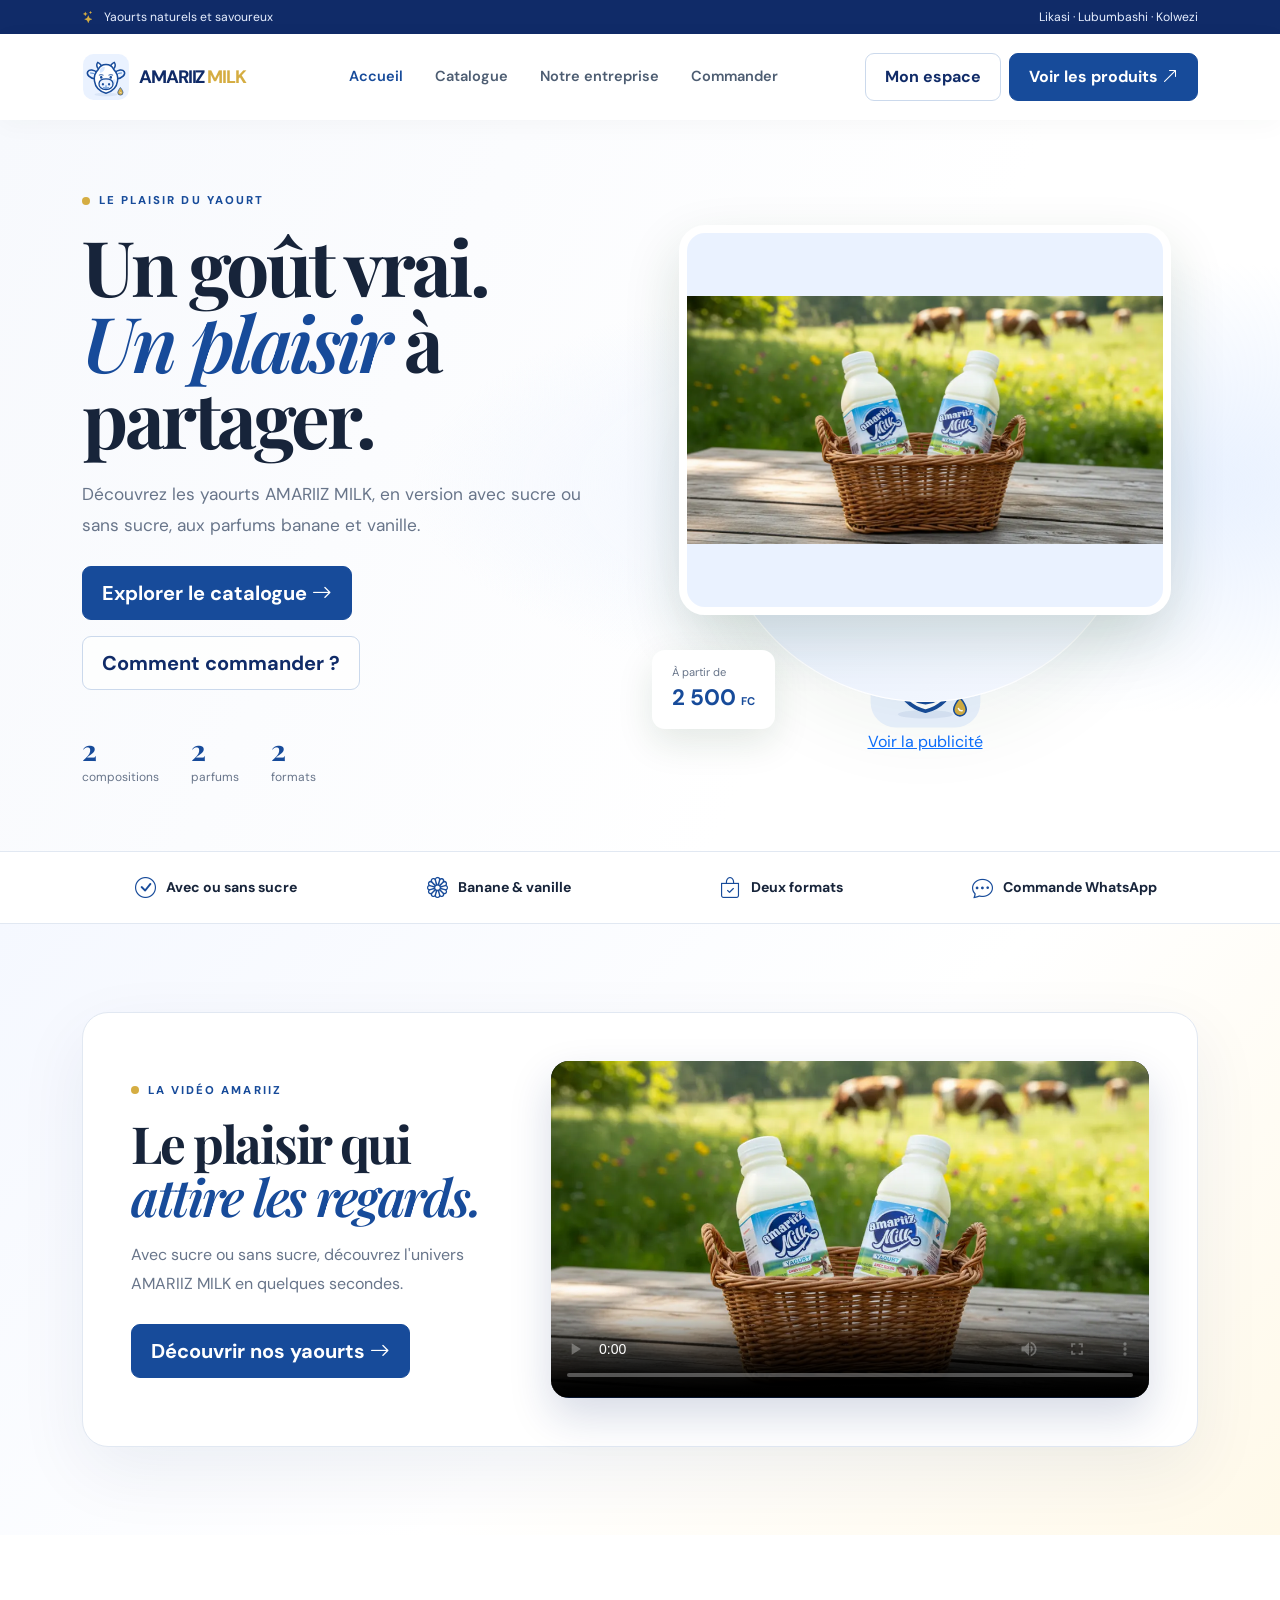
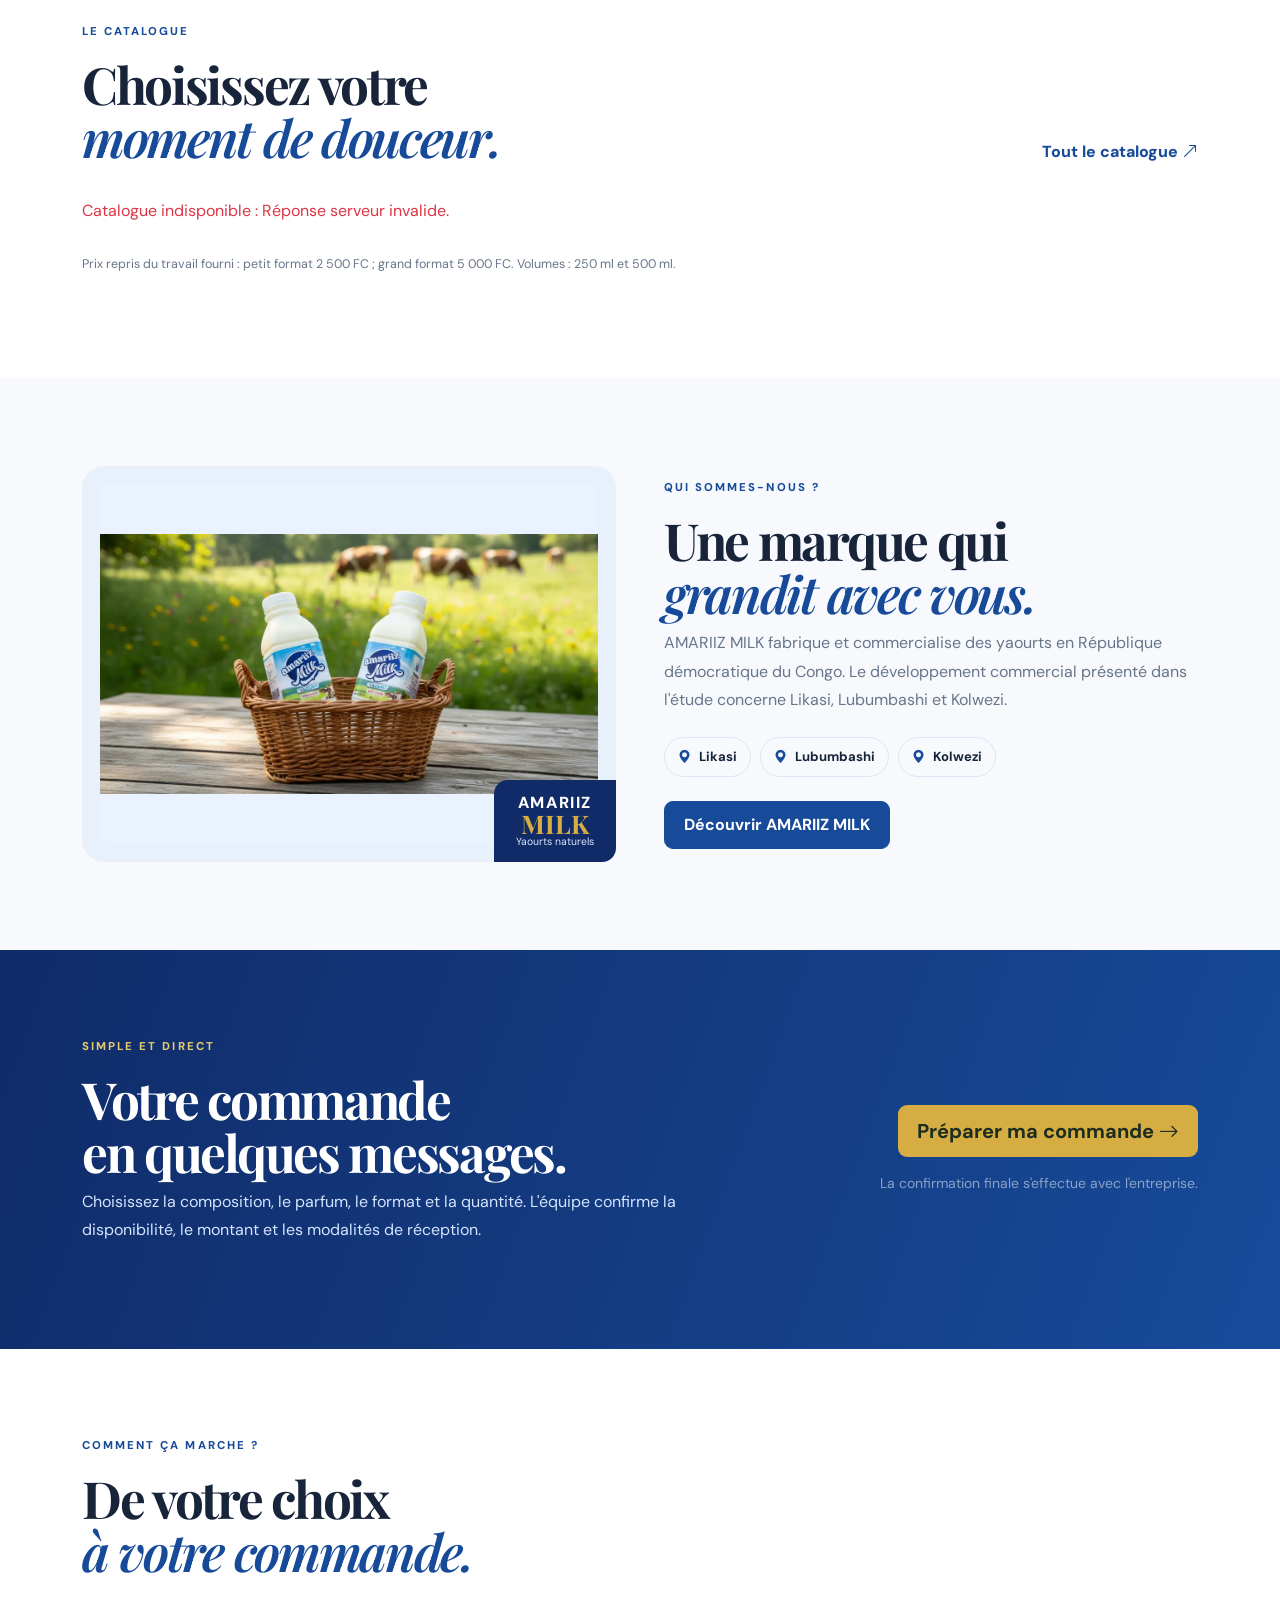
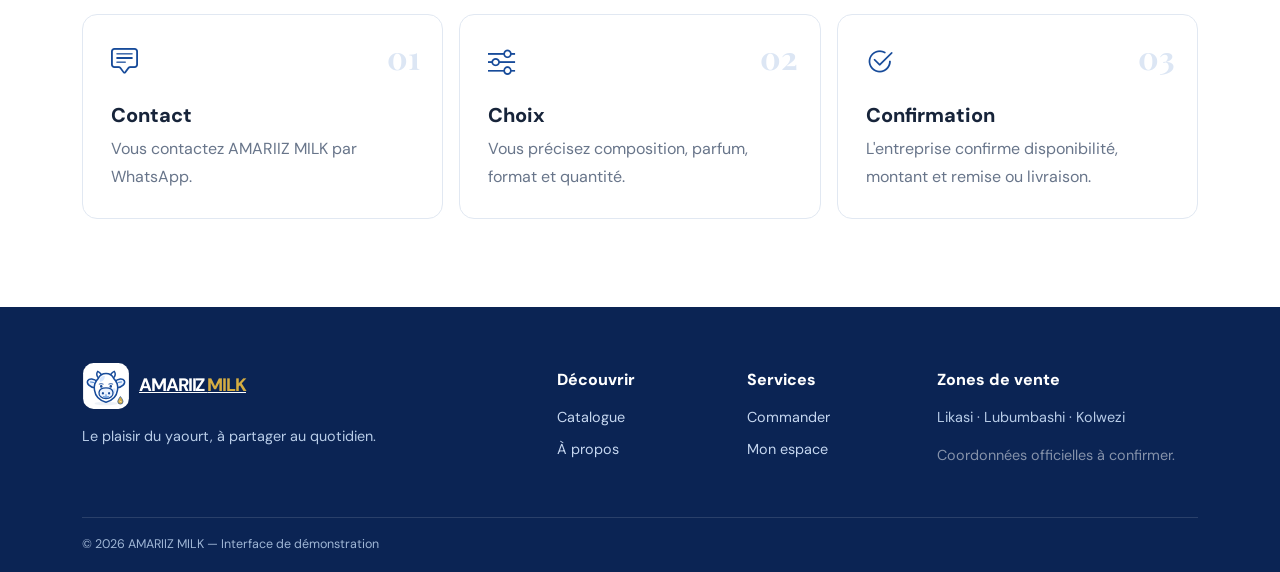
==== interface AMARIIZ/index.html @ bbd2954f "Add interactive cow badge to AMARIIZ homepage hero" ====
<!doctype html><html lang="fr"><head><meta charset="utf-8"><meta name="viewport" content="width=device-width,initial-scale=1"><meta name="description" content="Découvrez les yaourts AMARIIZ MILK : avec ou sans sucre, banane ou vanille."><title>AMARIIZ MILK — Le plaisir du yaourt</title><link rel="preconnect" href="https://fonts.googleapis.com"><link rel="preconnect" href="https://fonts.gstatic.com" crossorigin><link href="https://fonts.googleapis.com/css2?family=DM+Sans:wght@400;500;600;700;800&family=Playfair+Display:wght@600;700;800&display=swap" rel="stylesheet"><link href="https://cdn.jsdelivr.net/npm/bootstrap@5.3.3/dist/css/bootstrap.min.css" rel="stylesheet"><link href="https://cdn.jsdelivr.net/npm/bootstrap-icons@1.11.3/font/bootstrap-icons.min.css" rel="stylesheet"><link rel="stylesheet" href="assets/css/style.css"></head><body><div class="topline"><div class="container d-flex justify-content-between"><span><i class="bi bi-stars"></i> Yaourts naturels et savoureux</span><span class="d-none d-md-inline">Likasi · Lubumbashi · Kolwezi</span></div></div><nav class="navbar navbar-expand-lg navbar-light bg-white sticky-top"><div class="container"><a class="navbar-brand brand" href="index.html"><img src="assets/images/logo.svg" alt=""><span>AMARIIZ <em>MILK</em></span></a><button class="navbar-toggler" data-bs-toggle="collapse" data-bs-target="#nav"><span class="navbar-toggler-icon"></span></button><div class="collapse navbar-collapse" id="nav"><ul class="navbar-nav mx-auto gap-lg-3"><li><a class="nav-link active" href="index.html">Accueil</a></li><li><a class="nav-link" href="pages/catalogue.html">Catalogue</a></li><li><a class="nav-link" href="#entreprise">Notre entreprise</a></li><li><a class="nav-link" href="#commande">Commander</a></li></ul><a class="btn btn-outline-brand me-2" href="pages/connexion.html">Mon espace</a><a class="btn btn-brand" href="pages/catalogue.html">Voir les produits <i class="bi bi-arrow-up-right"></i></a></div></div></nav><header class="hero"><div class="container"><div class="row align-items-center gy-5"><div class="col-lg-6 hero-copy"><div class="eyebrow"><span></span> LE PLAISIR DU YAOURT</div><h1>Un goût vrai.<br><i>Un plaisir</i> à partager.</h1><p class="hero-lead">Découvrez les yaourts AMARIIZ MILK, en version avec sucre ou sans sucre, aux parfums banane et vanille.</p><div class="d-flex flex-wrap gap-3 mt-4"><a class="btn btn-brand btn-lg" href="pages/catalogue.html">Explorer le catalogue <i class="bi bi-arrow-right"></i></a><a class="btn btn-light-outline btn-lg" href="#commande">Comment commander ?</a></div><div class="hero-facts"><div><b>2</b><span>compositions</span></div><div><b>2</b><span>parfums</span></div><div><b>2</b><span>formats</span></div></div></div><div class="col-lg-6"><div class="hero-visual"><div class="hero-orbit"></div><img src="assets/images/amariiz-hero.webp" alt="Catalogue visuel AMARIIZ MILK" class="hero-photo"><div class="floating-price"><small>À partir de</small><strong>2 500 <small>FC</small></strong></div><a class="hero-cow-badge" href="#video-amariiz" aria-label="Voir la publicité vidéo AMARIIZ"><img src="assets/images/logo.svg" alt=""><span>Voir la publicité</span></a></div></div></div></div></header><section class="trust-strip"><div class="container"><div class="row g-3"><div class="col-6 col-lg-3"><i class="bi bi-check-circle"></i><span>Avec ou sans sucre</span></div><div class="col-6 col-lg-3"><i class="bi bi-flower1"></i><span>Banane & vanille</span></div><div class="col-6 col-lg-3"><i class="bi bi-bag-check"></i><span>Deux formats</span></div><div class="col-6 col-lg-3"><i class="bi bi-chat-dots"></i><span>Commande WhatsApp</span></div></div></div></section><section class="amariiz-ad section-space" id="video-amariiz" aria-labelledby="amariiz-ad-title"><div class="container"><div class="amariiz-ad-card"><div class="amariiz-ad-copy"><div class="eyebrow"><span></span> LA VIDÉO AMARIIZ</div><h2 id="amariiz-ad-title">Le plaisir qui<br><i>attire les regards.</i></h2><p>Avec sucre ou sans sucre, découvrez l'univers AMARIIZ MILK en quelques secondes.</p><a class="btn btn-brand btn-lg" href="pages/catalogue.html">Découvrir nos yaourts <i class="bi bi-arrow-right"></i></a></div><div class="amariiz-video-frame"><video controls playsinline preload="metadata" poster="assets/images/amariiz-hero.webp" aria-label="Publicité vidéo AMARIIZ MILK"><source src="assets/videos/Amariiz.mp4" type="video/mp4">Votre navigateur ne prend pas en charge la lecture vidéo. Vous pouvez découvrir nos produits dans le catalogue.</video></div></div></div></section><section class="section-space" id="produits"><div class="container"><div class="section-head"><div><div class="eyebrow">LE CATALOGUE</div><h2>Choisissez votre<br><i>moment de douceur.</i></h2></div><a class="text-action" href="pages/catalogue.html">Tout le catalogue <i class="bi bi-arrow-up-right"></i></a></div><div class="row g-4" id="featuredProducts"></div><p class="source-note mt-3">Prix repris du travail fourni : petit format 2 500 FC ; grand format 5 000 FC. Volumes : 250 ml et 500 ml.</p></div></section><section class="story section-space" id="entreprise"><div class="container"><div class="row align-items-center g-5"><div class="col-lg-6"><div class="story-visual"><img src="assets/images/amariiz-hero.webp" alt="Présentation commerciale AMARIIZ MILK"><div class="story-stamp"><span>AMARIIZ</span><b>MILK</b><small>Yaourts naturels</small></div></div></div><div class="col-lg-6"><div class="eyebrow">QUI SOMMES-NOUS ?</div><h2>Une marque qui<br><i>grandit avec vous.</i></h2><p class="muted">AMARIIZ MILK fabrique et commercialise des yaourts en République démocratique du Congo. Le développement commercial présenté dans l'étude concerne Likasi, Lubumbashi et Kolwezi.</p><div class="city-list"><span><i class="bi bi-geo-alt-fill"></i> Likasi</span><span><i class="bi bi-geo-alt-fill"></i> Lubumbashi</span><span><i class="bi bi-geo-alt-fill"></i> Kolwezi</span></div><a class="btn btn-brand mt-4" href="pages/a-propos.html">Découvrir AMARIIZ MILK</a></div></div></div></section><section class="order-band section-space" id="commande"><div class="container"><div class="row align-items-center gy-4"><div class="col-lg-7"><div class="eyebrow light">SIMPLE ET DIRECT</div><h2>Votre commande<br>en quelques messages.</h2><p>Choisissez la composition, le parfum, le format et la quantité. L'équipe confirme la disponibilité, le montant et les modalités de réception.</p></div><div class="col-lg-5 text-lg-end"><a href="pages/commander.html" class="btn btn-gold btn-lg">Préparer ma commande <i class="bi bi-arrow-right"></i></a><small class="d-block mt-3 text-white-50">La confirmation finale s'effectue avec l'entreprise.</small></div></div></div></section><section class="section-space"><div class="container"><div class="section-head"><div><div class="eyebrow">COMMENT ÇA MARCHE ?</div><h2>De votre choix<br><i>à votre commande.</i></h2></div></div><div class="row g-3 steps"><div class="col-md-4"><div class="step-card"><b>01</b><i class="bi bi-chat-square-text"></i><h5>Contact</h5><p>Vous contactez AMARIIZ MILK par WhatsApp.</p></div></div><div class="col-md-4"><div class="step-card"><b>02</b><i class="bi bi-sliders"></i><h5>Choix</h5><p>Vous précisez composition, parfum, format et quantité.</p></div></div><div class="col-md-4"><div class="step-card"><b>03</b><i class="bi bi-check2-circle"></i><h5>Confirmation</h5><p>L'entreprise confirme disponibilité, montant et remise ou livraison.</p></div></div></div></div></section><footer class="footer"><div class="container"><div class="row gy-4"><div class="col-lg-5"><a class="brand brand-footer" href="index.html"><img src="assets/images/logo-white.svg" alt=""><span>AMARIIZ <em>MILK</em></span></a><p class="mt-3">Le plaisir du yaourt, à partager au quotidien.</p></div><div class="col-6 col-lg-2"><h6>Découvrir</h6><a href="pages/catalogue.html">Catalogue</a><a href="pages/a-propos.html">À propos</a></div><div class="col-6 col-lg-2"><h6>Services</h6><a href="pages/commander.html">Commander</a><a href="pages/connexion.html">Mon espace</a></div><div class="col-lg-3"><h6>Zones de vente</h6><p>Likasi · Lubumbashi · Kolwezi</p><p class="small text-white-50">Coordonnées officielles à confirmer.</p></div></div><div class="footer-bottom">© <span id="year"></span> AMARIIZ MILK — Interface de démonstration</div></div></footer><script src="https://cdn.jsdelivr.net/npm/bootstrap@5.3.3/dist/js/bootstrap.bundle.min.js"></script><script src="assets/js/app.js"></script></body></html>
---- interface AMARIIZ/assets/css/style.css ----
:root{--navy:#102b68;--blue:#174b9a;--blue2:#2f72c8;--pale:#eaf2ff;--cream:#f7f9fd;--gold:#d5ad42;--ink:#17243a;--muted:#68758a;--line:#e1e8f2}*{box-sizing:border-box}body{font-family:"DM Sans",sans-serif;color:var(--ink);background:#fff}h1,h2,h3{font-family:"Playfair Display",serif;font-weight:700;letter-spacing:-.045em}h1{font-size:clamp(3rem,6vw,5.5rem);line-height:.99}h2{font-size:clamp(2.4rem,4vw,3.6rem);line-height:1.04}h1 i,h2 i{color:var(--blue);font-weight:600}.topline{background:var(--navy);color:#e7efff;font-size:.76rem;padding:8px 0}.topline i{color:var(--gold);margin-right:7px}.navbar{padding:14px 0;box-shadow:0 5px 24px #12351a08}.brand{display:flex;align-items:center;gap:9px;font-size:1.13rem;font-weight:800;letter-spacing:-.06em;color:var(--navy)!important}.brand img{width:48px;height:48px}.brand em{font-style:normal;color:var(--gold)}.nav-link{font-size:.91rem;font-weight:600;color:#4d5d72!important}.nav-link.active,.nav-link:hover{color:var(--blue)!important}.btn{font-weight:700;border-radius:9px;padding:11px 19px}.btn-brand{background:var(--blue);border:1px solid var(--blue);color:white}.btn-brand:hover{background:var(--navy);border-color:var(--navy);color:#fff}.btn-outline-brand{border:1px solid #cbd9ec;color:var(--navy)}.btn-outline-brand:hover{background:var(--pale);color:var(--navy)}.btn-light-outline{border:1px solid #cbd9ec;background:#ffffffb8;color:var(--navy)}.btn-gold{background:var(--gold);color:#1e2d20;border:0}.btn-gold:hover{background:#e5c365;color:#17251c}.hero{padding:72px 0 65px;background:radial-gradient(ellipse at 85% 50%,#e5efff 0,transparent 44%),linear-gradient(115deg,#f7f9fd,#fff 65%)}.eyebrow{font-size:.71rem;font-weight:800;letter-spacing:.18em;color:var(--blue);display:flex;align-items:center;gap:9px;margin-bottom:18px}.eyebrow span{width:8px;height:8px;background:var(--gold);border-radius:50%}.hero-lead{max-width:525px;color:var(--muted);font-size:1.08rem;line-height:1.8;margin-top:24px}.hero-visual{min-height:430px;position:relative;display:grid;place-items:center}.hero-orbit{position:absolute;width:78%;aspect-ratio:1;border-radius:50%;background:linear-gradient(145deg,#dce8fb,#f6f9ff);box-shadow:inset 0 0 0 1px #fff,0 25px 80px #214c2710}.hero-photo{width:90%;height:390px;object-fit:contain;object-position:center;background:#eaf2ff;border-radius:26px;position:relative;box-shadow:0 24px 55px #163f2228;border:8px solid white}.floating-price{position:absolute;bottom:25px;left:0;background:white;padding:14px 20px;border-radius:13px;box-shadow:0 14px 36px #143c1d1d}.floating-price small{display:block;color:var(--muted);font-size:.7rem}.floating-price strong{color:var(--blue);font-size:1.4rem}.floating-price strong small{display:inline;color:var(--blue)}.hero-facts{display:flex;gap:32px;margin-top:45px}.hero-facts div{display:flex;flex-direction:column}.hero-facts b{font-family:"Playfair Display";font-size:1.8rem;color:var(--blue);line-height:1}.hero-facts span{font-size:.75rem;color:var(--muted);margin-top:5px}.trust-strip{border-block:1px solid var(--line);padding:20px 0}.trust-strip .row>div{display:flex;align-items:center;justify-content:center;gap:10px;font-weight:700;font-size:.88rem}.trust-strip i{font-size:1.3rem;color:var(--blue)}.section-space{padding:88px 0}.section-head{display:flex;align-items:end;justify-content:space-between;gap:20px;margin-bottom:35px}.section-head h2{margin:0}.text-action{color:var(--blue);text-decoration:none;font-weight:800;white-space:nowrap}.product-card{height:100%;padding:14px;border:1px solid var(--line);border-radius:16px;background:#fff;transition:.25s}.product-card:hover{transform:translateY(-5px);box-shadow:0 18px 38px #143d1a12}.product-image{height:230px;aspect-ratio:4/3;border-radius:12px;background:linear-gradient(145deg,#f4f8ff,#eaf1fb);border:1px solid #e1eaf7;display:grid;place-items:center;overflow:hidden;padding:12px}.product-image img{height:100%;width:100%;object-fit:contain;object-position:center;padding:0;border-radius:9px}.product-card h5{font-weight:800;font-size:1rem;margin:15px 0 5px}.product-meta{font-size:.8rem;color:var(--muted)}.product-price{font-weight:800;color:var(--blue);font-size:1.05rem}.tag{display:inline-block;background:var(--pale);color:var(--blue);border-radius:50px;padding:5px 9px;font-size:.68rem;font-weight:800}.source-note,.small-muted{font-size:.78rem;color:var(--muted)}.story{background:var(--cream)}.story-visual{position:relative;padding:18px;background:#e8f0fb;border-radius:22px}.story-visual>img{width:100%;height:360px;object-fit:contain;background:#eaf2ff;border-radius:14px}.story-stamp{position:absolute;right:0;bottom:0;background:var(--navy);color:white;padding:15px 22px;border-radius:14px 0 14px 0;display:grid;text-align:center;line-height:1}.story-stamp span{font-weight:800;letter-spacing:.1em}.story-stamp b{font-family:"Playfair Display";font-size:1.6rem;color:var(--gold)}.story-stamp small{font-size:.65rem;color:#d9e7ff}.muted{color:var(--muted);line-height:1.8}.city-list{display:flex;flex-wrap:wrap;gap:9px;margin-top:22px}.city-list span{padding:9px 13px;border:1px solid #dce6f4;border-radius:50px;font-size:.82rem;font-weight:700}.city-list i{color:var(--blue);margin-right:5px}.order-band{background:linear-gradient(110deg,#102b68,#174b9a);color:white}.order-band h2{font-size:clamp(2.5rem,4vw,3.6rem)}.order-band p{color:#d4e4ff;max-width:620px;line-height:1.8}.eyebrow.light{color:#e4c96f}.steps .step-card{height:100%;position:relative;padding:28px;border:1px solid var(--line);border-radius:15px}.step-card>b{position:absolute;right:22px;top:18px;color:#dce6f4;font-size:2rem;font-family:"Playfair Display"}.step-card>i{font-size:1.7rem;color:var(--blue)}.step-card h5{font-weight:800;margin-top:20px}.step-card p{color:var(--muted);margin:0;line-height:1.7}.footer{background:#0b2454;color:#d5e2f7;padding:55px 0 18px}.brand-footer{color:white!important}.footer h6{color:white;font-weight:800;margin:8px 0 18px}.footer a:not(.brand){display:block;text-decoration:none;color:#c6d7f0;margin:10px 0;font-size:.9rem}.footer a:hover{color:white}.footer p{color:#b9cde8;font-size:.9rem}.footer-bottom{border-top:1px solid #ffffff20;padding-top:17px;margin-top:35px;font-size:.78rem;color:#9fb6d5}.page-hero{padding:58px 0;background:var(--cream)}.page-hero h1{font-size:clamp(2.8rem,5vw,4rem)}.page-hero p{color:var(--muted)}.filter-row{display:flex;flex-wrap:wrap;gap:9px}.filter-btn{border:1px solid var(--line);background:#fff;border-radius:50px;padding:8px 16px;font-size:.84rem;font-weight:700}.filter-btn.active,.filter-btn:hover{background:var(--blue);border-color:var(--blue);color:white}.panel{background:white;border:1px solid var(--line);border-radius:16px;padding:25px;box-shadow:0 12px 32px #153b1a08}.form-control,.form-select{border-radius:9px;border-color:#d9e4f2;padding:12px}.form-control:focus,.form-select:focus{border-color:var(--blue);box-shadow:0 0 0 .2rem #174b9a18}.form-label{font-weight:700;font-size:.86rem}.auth-wrap{min-height:75vh;background:var(--cream);display:grid;place-items:center;padding:45px 15px}.auth-card{width:min(100%,470px);padding:34px;background:white;border:1px solid var(--line);border-radius:18px;box-shadow:0 18px 50px #143c1a10}.auth-card h1{font-size:2.5rem}.notice{background:#fff8e4;border:1px solid #f0dfac;border-radius:10px;padding:12px;color:#735d20;font-size:.82rem}.table thead th{font-size:.74rem;text-transform:uppercase;letter-spacing:.06em;color:var(--muted);background:#f6f8fd}.status{display:inline-block;padding:5px 10px;border-radius:50px;background:#e7efff;color:var(--blue);font-size:.72rem;font-weight:800}.status.pending{background:#fff2d7;color:#936b17}.status.transit{background:#e8f1fb;color:#2a5d8d}.dashboard{background:#f5f7fb;min-height:100vh}.sidebar{background:#102b68;color:white;min-height:100vh;padding:25px 15px}.sidebar a{display:block;text-decoration:none;color:#d4e5f8;padding:11px 12px;border-radius:8px;margin:3px 0;font-size:.9rem}.sidebar a.active,.sidebar a:hover{background:#ffffff20;color:white}.stat-card{height:100%;padding:18px;background:white;border:1px solid var(--line);border-radius:13px}.stat-card small{color:var(--muted)}.stat-card strong{display:block;font-size:1.6rem;margin-top:7px}.stat-icon{width:40px;height:40px;border-radius:11px;background:var(--pale);color:var(--blue);display:grid;place-items:center;font-size:1.2rem;margin-bottom:14px}.bar-chart{height:190px;display:flex;align-items:end;gap:7%;padding:15px 5%;background:repeating-linear-gradient(to bottom,transparent 0,transparent 46px,#e9eef6 47px)}.bar-chart span{flex:1;background:linear-gradient(180deg,#3b78c8,#d8e6fa);border-radius:7px 7px 0 0}@media(max-width:767px){.hero{padding:48px 0}.hero-visual{min-height:330px}.hero-photo{height:300px}.hero-facts{gap:22px;margin-top:30px}.section-space{padding:60px 0}.section-head{display:block}.text-action{display:inline-block;margin-top:17px}.trust-strip .row>div{justify-content:flex-start}.story-visual>img{height:260px}.sidebar{min-height:auto}.sidebar nav{display:flex;overflow:auto;gap:5px}.sidebar a{white-space:nowrap}.footer{padding-top:40px}.product-image{height:190px;padding:8px}}

/* Publicité vidéo AMARIIZ */
.amariiz-ad{background:linear-gradient(135deg,#f5f8ff 0%,#fff 55%,#fff9e9 100%)}
.amariiz-ad-card{display:grid;grid-template-columns:minmax(260px,.78fr) minmax(0,1.22fr);gap:38px;align-items:center;padding:clamp(22px,4vw,48px);background:#fff;border:1px solid var(--line);border-radius:26px;box-shadow:0 24px 70px #102b6812}
.amariiz-ad-copy h2{margin:0 0 18px}
.amariiz-ad-copy p{max-width:430px;color:var(--muted);line-height:1.8;margin-bottom:25px}
.amariiz-video-frame{position:relative;overflow:hidden;border-radius:18px;background:#07152f;box-shadow:0 18px 42px #102b682b;aspect-ratio:16/9}
.amariiz-video-frame video{display:block;width:100%;height:100%;object-fit:cover}
.amariiz-video-frame:focus-within{outline:3px solid #d5ad42;outline-offset:4px}
.hero-orbit{animation:amariiz-orbit-pulse 7s ease-in-out infinite}
.hero-photo{transition:transform .55s cubic-bezier(.2,.75,.25,1),box-shadow .55s ease;animation:amariiz-hero-float 6s ease-in-out infinite}
.hero-visual:hover .hero-photo{transform:translateY(-8px) scale(1.025);box-shadow:0 30px 65px #163f2238}
.floating-price{transition:transform .35s ease,box-shadow .35s ease;animation:amariiz-price-float 5s ease-in-out infinite}
.hero-visual:hover .floating-price{transform:translateY(-7px) rotate(-2deg);box-shadow:0 18px 42px #143c1d2b}
@keyframes amariiz-orbit-pulse{0%,100%{transform:scale(1);opacity:.85}50%{transform:scale(1.045);opacity:1}}
@keyframes amariiz-hero-float{0%,100%{translate:0 0}50%{translate:0 -7px}}
@keyframes amariiz-price-float{0%,100%{translate:0 0}50%{translate:0 -5px}}
@media(max-width:991px){.amariiz-ad-card{grid-template-columns:1fr;gap:26px}.amariiz-ad-copy{text-align:center}.amariiz-ad-copy .eyebrow{justify-content:center}.amariiz-ad-copy p{margin-inline:auto}.amariiz-video-frame{grid-row:1}}
@media(max-width:575px){.amariiz-ad{padding-block:48px}.amariiz-ad-card{padding:18px;border-radius:18px}.amariiz-video-frame{border-radius:12px}}
@media(prefers-reduced-motion:reduce){.hero-orbit,.hero-photo,.floating-price{animation:none!important;transition:none!important}}
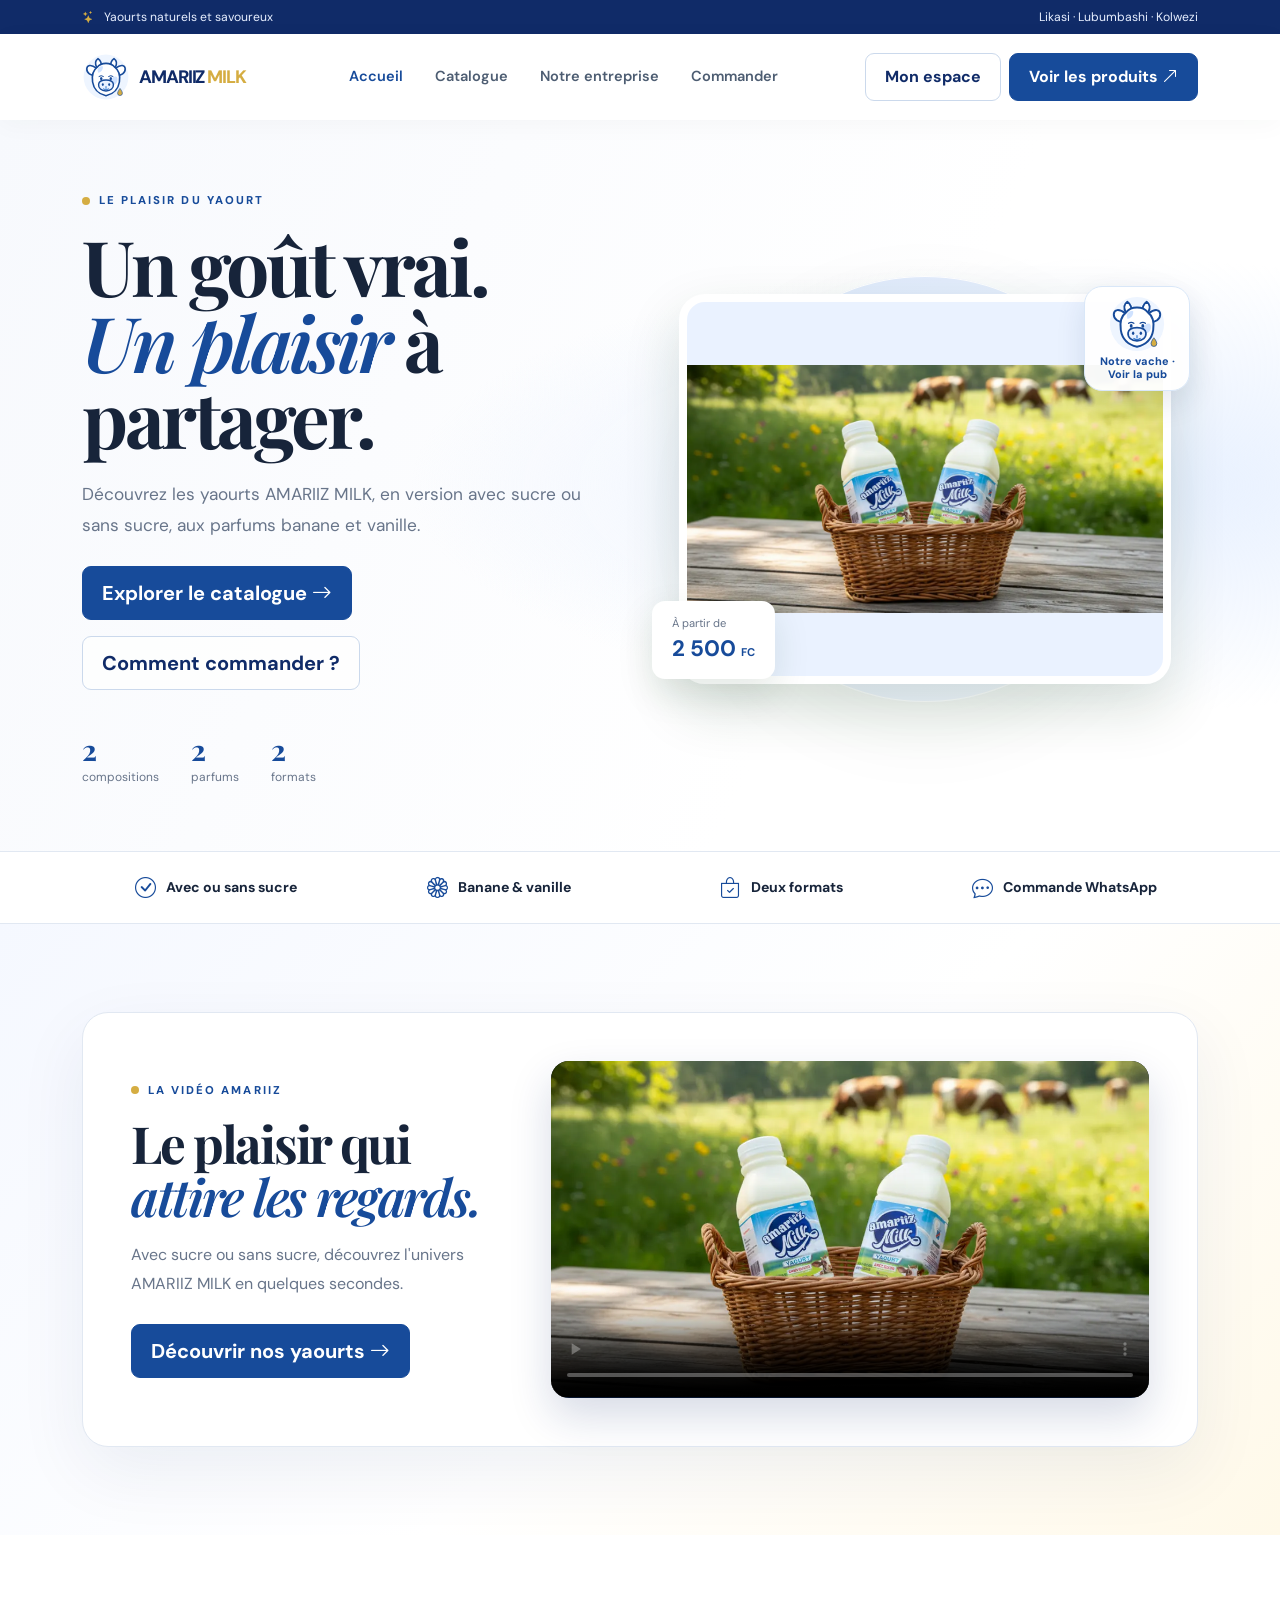
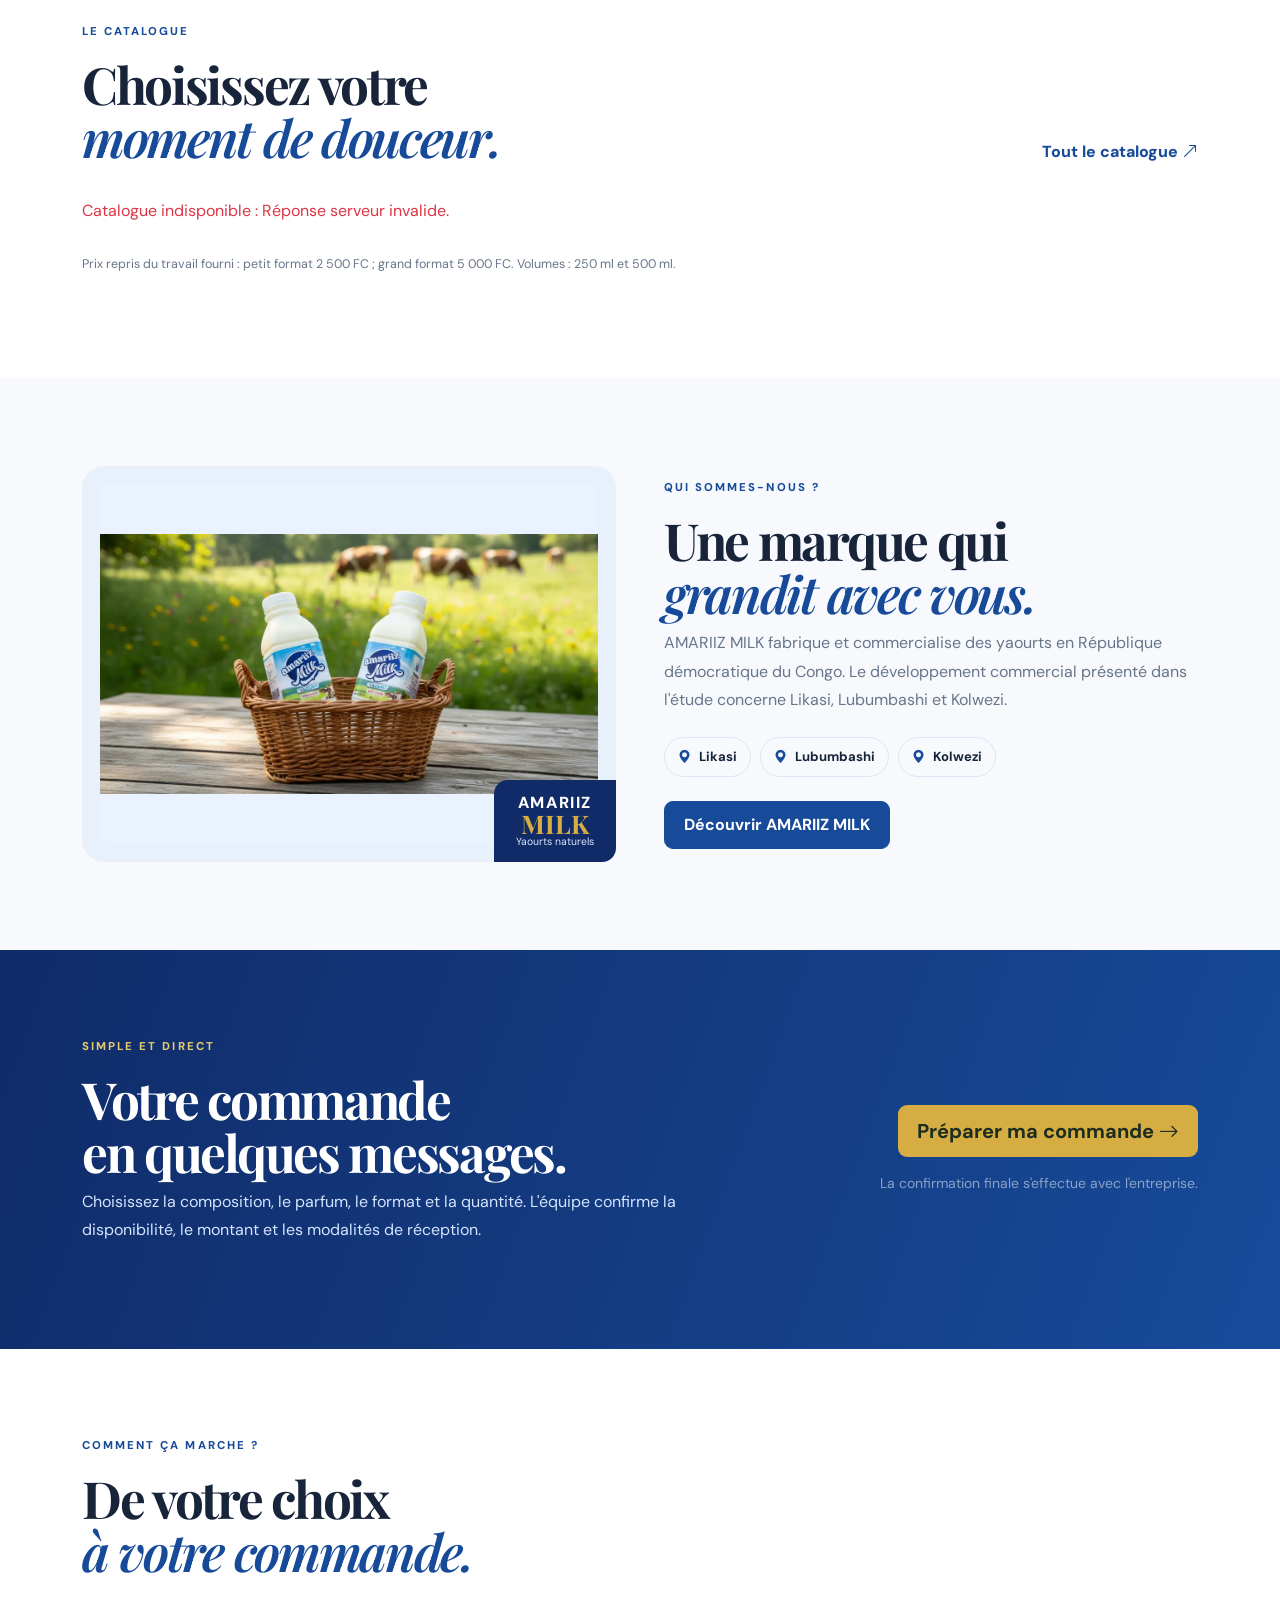
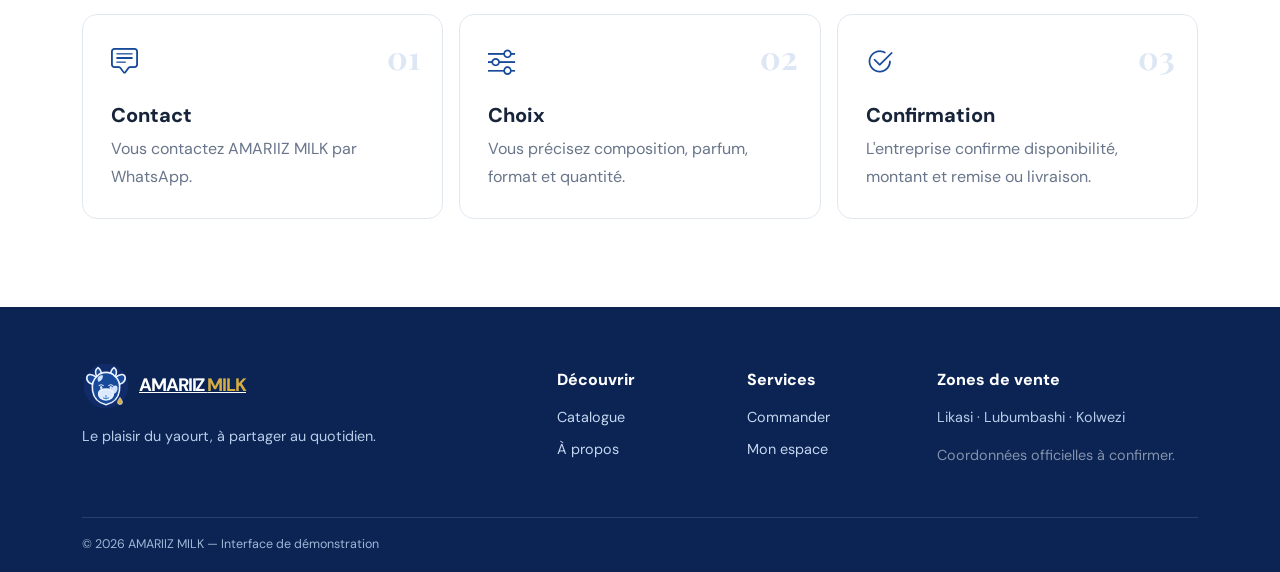
==== commit da2518ec: "Use the new AMARIIZ cow emblem across the website" ====
--- a/interface AMARIIZ/index.html
+++ b/interface AMARIIZ/index.html
@@ -1 +1 @@
-<!doctype html><html lang="fr"><head><meta charset="utf-8"><meta name="viewport" content="width=device-width,initial-scale=1"><meta name="description" content="Découvrez les yaourts AMARIIZ MILK : avec ou sans sucre, banane ou vanille."><title>AMARIIZ MILK — Le plaisir du yaourt</title><link rel="preconnect" href="https://fonts.googleapis.com"><link rel="preconnect" href="https://fonts.gstatic.com" crossorigin><link href="https://fonts.googleapis.com/css2?family=DM+Sans:wght@400;500;600;700;800&family=Playfair+Display:wght@600;700;800&display=swap" rel="stylesheet"><link href="https://cdn.jsdelivr.net/npm/bootstrap@5.3.3/dist/css/bootstrap.min.css" rel="stylesheet"><link href="https://cdn.jsdelivr.net/npm/bootstrap-icons@1.11.3/font/bootstrap-icons.min.css" rel="stylesheet"><link rel="stylesheet" href="assets/css/style.css"></head><body><div class="topline"><div class="container d-flex justify-content-between"><span><i class="bi bi-stars"></i> Yaourts naturels et savoureux</span><span class="d-none d-md-inline">Likasi · Lubumbashi · Kolwezi</span></div></div><nav class="navbar navbar-expand-lg navbar-light bg-white sticky-top"><div class="container"><a class="navbar-brand brand" href="index.html"><img src="assets/images/logo.svg" alt=""><span>AMARIIZ <em>MILK</em></span></a><button class="navbar-toggler" data-bs-toggle="collapse" data-bs-target="#nav"><span class="navbar-toggler-icon"></span></button><div class="collapse navbar-collapse" id="nav"><ul class="navbar-nav mx-auto gap-lg-3"><li><a class="nav-link active" href="index.html">Accueil</a></li><li><a class="nav-link" href="pages/catalogue.html">Catalogue</a></li><li><a class="nav-link" href="#entreprise">Notre entreprise</a></li><li><a class="nav-link" href="#commande">Commander</a></li></ul><a class="btn btn-outline-brand me-2" href="pages/connexion.html">Mon espace</a><a class="btn btn-brand" href="pages/catalogue.html">Voir les produits <i class="bi bi-arrow-up-right"></i></a></div></div></nav><header class="hero"><div class="container"><div class="row align-items-center gy-5"><div class="col-lg-6 hero-copy"><div class="eyebrow"><span></span> LE PLAISIR DU YAOURT</div><h1>Un goût vrai.<br><i>Un plaisir</i> à partager.</h1><p class="hero-lead">Découvrez les yaourts AMARIIZ MILK, en version avec sucre ou sans sucre, aux parfums banane et vanille.</p><div class="d-flex flex-wrap gap-3 mt-4"><a class="btn btn-brand btn-lg" href="pages/catalogue.html">Explorer le catalogue <i class="bi bi-arrow-right"></i></a><a class="btn btn-light-outline btn-lg" href="#commande">Comment commander ?</a></div><div class="hero-facts"><div><b>2</b><span>compositions</span></div><div><b>2</b><span>parfums</span></div><div><b>2</b><span>formats</span></div></div></div><div class="col-lg-6"><div class="hero-visual"><div class="hero-orbit"></div><img src="assets/images/amariiz-hero.webp" alt="Catalogue visuel AMARIIZ MILK" class="hero-photo"><div class="floating-price"><small>À partir de</small><strong>2 500 <small>FC</small></strong></div><a class="hero-cow-badge" href="#video-amariiz" aria-label="Voir la publicité vidéo AMARIIZ"><img src="assets/images/logo.svg" alt=""><span>Voir la publicité</span></a></div></div></div></div></header><section class="trust-strip"><div class="container"><div class="row g-3"><div class="col-6 col-lg-3"><i class="bi bi-check-circle"></i><span>Avec ou sans sucre</span></div><div class="col-6 col-lg-3"><i class="bi bi-flower1"></i><span>Banane & vanille</span></div><div class="col-6 col-lg-3"><i class="bi bi-bag-check"></i><span>Deux formats</span></div><div class="col-6 col-lg-3"><i class="bi bi-chat-dots"></i><span>Commande WhatsApp</span></div></div></div></section><section class="amariiz-ad section-space" id="video-amariiz" aria-labelledby="amariiz-ad-title"><div class="container"><div class="amariiz-ad-card"><div class="amariiz-ad-copy"><div class="eyebrow"><span></span> LA VIDÉO AMARIIZ</div><h2 id="amariiz-ad-title">Le plaisir qui<br><i>attire les regards.</i></h2><p>Avec sucre ou sans sucre, découvrez l'univers AMARIIZ MILK en quelques secondes.</p><a class="btn btn-brand btn-lg" href="pages/catalogue.html">Découvrir nos yaourts <i class="bi bi-arrow-right"></i></a></div><div class="amariiz-video-frame"><video controls playsinline preload="metadata" poster="assets/images/amariiz-hero.webp" aria-label="Publicité vidéo AMARIIZ MILK"><source src="assets/videos/Amariiz.mp4" type="video/mp4">Votre navigateur ne prend pas en charge la lecture vidéo. Vous pouvez découvrir nos produits dans le catalogue.</video></div></div></div></section><section class="section-space" id="produits"><div class="container"><div class="section-head"><div><div class="eyebrow">LE CATALOGUE</div><h2>Choisissez votre<br><i>moment de douceur.</i></h2></div><a class="text-action" href="pages/catalogue.html">Tout le catalogue <i class="bi bi-arrow-up-right"></i></a></div><div class="row g-4" id="featuredProducts"></div><p class="source-note mt-3">Prix repris du travail fourni : petit format 2 500 FC ; grand format 5 000 FC. Volumes : 250 ml et 500 ml.</p></div></section><section class="story section-space" id="entreprise"><div class="container"><div class="row align-items-center g-5"><div class="col-lg-6"><div class="story-visual"><img src="assets/images/amariiz-hero.webp" alt="Présentation commerciale AMARIIZ MILK"><div class="story-stamp"><span>AMARIIZ</span><b>MILK</b><small>Yaourts naturels</small></div></div></div><div class="col-lg-6"><div class="eyebrow">QUI SOMMES-NOUS ?</div><h2>Une marque qui<br><i>grandit avec vous.</i></h2><p class="muted">AMARIIZ MILK fabrique et commercialise des yaourts en République démocratique du Congo. Le développement commercial présenté dans l'étude concerne Likasi, Lubumbashi et Kolwezi.</p><div class="city-list"><span><i class="bi bi-geo-alt-fill"></i> Likasi</span><span><i class="bi bi-geo-alt-fill"></i> Lubumbashi</span><span><i class="bi bi-geo-alt-fill"></i> Kolwezi</span></div><a class="btn btn-brand mt-4" href="pages/a-propos.html">Découvrir AMARIIZ MILK</a></div></div></div></section><section class="order-band section-space" id="commande"><div class="container"><div class="row align-items-center gy-4"><div class="col-lg-7"><div class="eyebrow light">SIMPLE ET DIRECT</div><h2>Votre commande<br>en quelques messages.</h2><p>Choisissez la composition, le parfum, le format et la quantité. L'équipe confirme la disponibilité, le montant et les modalités de réception.</p></div><div class="col-lg-5 text-lg-end"><a href="pages/commander.html" class="btn btn-gold btn-lg">Préparer ma commande <i class="bi bi-arrow-right"></i></a><small class="d-block mt-3 text-white-50">La confirmation finale s'effectue avec l'entreprise.</small></div></div></div></section><section class="section-space"><div class="container"><div class="section-head"><div><div class="eyebrow">COMMENT ÇA MARCHE ?</div><h2>De votre choix<br><i>à votre commande.</i></h2></div></div><div class="row g-3 steps"><div class="col-md-4"><div class="step-card"><b>01</b><i class="bi bi-chat-square-text"></i><h5>Contact</h5><p>Vous contactez AMARIIZ MILK par WhatsApp.</p></div></div><div class="col-md-4"><div class="step-card"><b>02</b><i class="bi bi-sliders"></i><h5>Choix</h5><p>Vous précisez composition, parfum, format et quantité.</p></div></div><div class="col-md-4"><div class="step-card"><b>03</b><i class="bi bi-check2-circle"></i><h5>Confirmation</h5><p>L'entreprise confirme disponibilité, montant et remise ou livraison.</p></div></div></div></div></section><footer class="footer"><div class="container"><div class="row gy-4"><div class="col-lg-5"><a class="brand brand-footer" href="index.html"><img src="assets/images/logo-white.svg" alt=""><span>AMARIIZ <em>MILK</em></span></a><p class="mt-3">Le plaisir du yaourt, à partager au quotidien.</p></div><div class="col-6 col-lg-2"><h6>Découvrir</h6><a href="pages/catalogue.html">Catalogue</a><a href="pages/a-propos.html">À propos</a></div><div class="col-6 col-lg-2"><h6>Services</h6><a href="pages/commander.html">Commander</a><a href="pages/connexion.html">Mon espace</a></div><div class="col-lg-3"><h6>Zones de vente</h6><p>Likasi · Lubumbashi · Kolwezi</p><p class="small text-white-50">Coordonnées officielles à confirmer.</p></div></div><div class="footer-bottom">© <span id="year"></span> AMARIIZ MILK — Interface de démonstration</div></div></footer><script src="https://cdn.jsdelivr.net/npm/bootstrap@5.3.3/dist/js/bootstrap.bundle.min.js"></script><script src="assets/js/app.js"></script></body></html>+<!doctype html><html lang="fr"><head><meta charset="utf-8"><meta name="viewport" content="width=device-width,initial-scale=1"><meta name="description" content="Découvrez les yaourts AMARIIZ MILK : avec ou sans sucre, banane ou vanille."><title>AMARIIZ MILK — Le plaisir du yaourt</title><link rel="preconnect" href="https://fonts.googleapis.com"><link rel="preconnect" href="https://fonts.gstatic.com" crossorigin><link href="https://fonts.googleapis.com/css2?family=DM+Sans:wght@400;500;600;700;800&family=Playfair+Display:wght@600;700;800&display=swap" rel="stylesheet"><link href="https://cdn.jsdelivr.net/npm/bootstrap@5.3.3/dist/css/bootstrap.min.css" rel="stylesheet"><link href="https://cdn.jsdelivr.net/npm/bootstrap-icons@1.11.3/font/bootstrap-icons.min.css" rel="stylesheet"><link rel="stylesheet" href="assets/css/style.css"></head><body><div class="topline"><div class="container d-flex justify-content-between"><span><i class="bi bi-stars"></i> Yaourts naturels et savoureux</span><span class="d-none d-md-inline">Likasi · Lubumbashi · Kolwezi</span></div></div><nav class="navbar navbar-expand-lg navbar-light bg-white sticky-top"><div class="container"><a class="navbar-brand brand" href="index.html"><img src="assets/images/vache-amariiz.svg?v=2" alt=""><span>AMARIIZ <em>MILK</em></span></a><button class="navbar-toggler" data-bs-toggle="collapse" data-bs-target="#nav"><span class="navbar-toggler-icon"></span></button><div class="collapse navbar-collapse" id="nav"><ul class="navbar-nav mx-auto gap-lg-3"><li><a class="nav-link active" href="index.html">Accueil</a></li><li><a class="nav-link" href="pages/catalogue.html">Catalogue</a></li><li><a class="nav-link" href="#entreprise">Notre entreprise</a></li><li><a class="nav-link" href="#commande">Commander</a></li></ul><a class="btn btn-outline-brand me-2" href="pages/connexion.html">Mon espace</a><a class="btn btn-brand" href="pages/catalogue.html">Voir les produits <i class="bi bi-arrow-up-right"></i></a></div></div></nav><header class="hero"><div class="container"><div class="row align-items-center gy-5"><div class="col-lg-6 hero-copy"><div class="eyebrow"><span></span> LE PLAISIR DU YAOURT</div><h1>Un goût vrai.<br><i>Un plaisir</i> à partager.</h1><p class="hero-lead">Découvrez les yaourts AMARIIZ MILK, en version avec sucre ou sans sucre, aux parfums banane et vanille.</p><div class="d-flex flex-wrap gap-3 mt-4"><a class="btn btn-brand btn-lg" href="pages/catalogue.html">Explorer le catalogue <i class="bi bi-arrow-right"></i></a><a class="btn btn-light-outline btn-lg" href="#commande">Comment commander ?</a></div><div class="hero-facts"><div><b>2</b><span>compositions</span></div><div><b>2</b><span>parfums</span></div><div><b>2</b><span>formats</span></div></div></div><div class="col-lg-6"><div class="hero-visual"><div class="hero-orbit"></div><img src="assets/images/amariiz-hero.webp" alt="Catalogue visuel AMARIIZ MILK" class="hero-photo"><div class="floating-price"><small>À partir de</small><strong>2 500 <small>FC</small></strong></div><a class="hero-cow-badge" href="#video-amariiz" aria-label="Voir la publicité vidéo AMARIIZ"><img src="assets/images/vache-amariiz.svg?v=2" alt=""><span>Notre vache · Voir la pub</span></a></div></div></div></div></header><section class="trust-strip"><div class="container"><div class="row g-3"><div class="col-6 col-lg-3"><i class="bi bi-check-circle"></i><span>Avec ou sans sucre</span></div><div class="col-6 col-lg-3"><i class="bi bi-flower1"></i><span>Banane & vanille</span></div><div class="col-6 col-lg-3"><i class="bi bi-bag-check"></i><span>Deux formats</span></div><div class="col-6 col-lg-3"><i class="bi bi-chat-dots"></i><span>Commande WhatsApp</span></div></div></div></section><section class="amariiz-ad section-space" id="video-amariiz" aria-labelledby="amariiz-ad-title"><div class="container"><div class="amariiz-ad-card"><div class="amariiz-ad-copy"><div class="eyebrow"><span></span> LA VIDÉO AMARIIZ</div><h2 id="amariiz-ad-title">Le plaisir qui<br><i>attire les regards.</i></h2><p>Avec sucre ou sans sucre, découvrez l'univers AMARIIZ MILK en quelques secondes.</p><a class="btn btn-brand btn-lg" href="pages/catalogue.html">Découvrir nos yaourts <i class="bi bi-arrow-right"></i></a></div><div class="amariiz-video-frame"><video controls playsinline preload="metadata" poster="assets/images/amariiz-hero.webp" aria-label="Publicité vidéo AMARIIZ MILK"><source src="assets/videos/Amariiz.mp4" type="video/mp4">Votre navigateur ne prend pas en charge la lecture vidéo. Vous pouvez découvrir nos produits dans le catalogue.</video></div></div></div></section><section class="section-space" id="produits"><div class="container"><div class="section-head"><div><div class="eyebrow">LE CATALOGUE</div><h2>Choisissez votre<br><i>moment de douceur.</i></h2></div><a class="text-action" href="pages/catalogue.html">Tout le catalogue <i class="bi bi-arrow-up-right"></i></a></div><div class="row g-4" id="featuredProducts"></div><p class="source-note mt-3">Prix repris du travail fourni : petit format 2 500 FC ; grand format 5 000 FC. Volumes : 250 ml et 500 ml.</p></div></section><section class="story section-space" id="entreprise"><div class="container"><div class="row align-items-center g-5"><div class="col-lg-6"><div class="story-visual"><img src="assets/images/amariiz-hero.webp" alt="Présentation commerciale AMARIIZ MILK"><div class="story-stamp"><span>AMARIIZ</span><b>MILK</b><small>Yaourts naturels</small></div></div></div><div class="col-lg-6"><div class="eyebrow">QUI SOMMES-NOUS ?</div><h2>Une marque qui<br><i>grandit avec vous.</i></h2><p class="muted">AMARIIZ MILK fabrique et commercialise des yaourts en République démocratique du Congo. Le développement commercial présenté dans l'étude concerne Likasi, Lubumbashi et Kolwezi.</p><div class="city-list"><span><i class="bi bi-geo-alt-fill"></i> Likasi</span><span><i class="bi bi-geo-alt-fill"></i> Lubumbashi</span><span><i class="bi bi-geo-alt-fill"></i> Kolwezi</span></div><a class="btn btn-brand mt-4" href="pages/a-propos.html">Découvrir AMARIIZ MILK</a></div></div></div></section><section class="order-band section-space" id="commande"><div class="container"><div class="row align-items-center gy-4"><div class="col-lg-7"><div class="eyebrow light">SIMPLE ET DIRECT</div><h2>Votre commande<br>en quelques messages.</h2><p>Choisissez la composition, le parfum, le format et la quantité. L'équipe confirme la disponibilité, le montant et les modalités de réception.</p></div><div class="col-lg-5 text-lg-end"><a href="pages/commander.html" class="btn btn-gold btn-lg">Préparer ma commande <i class="bi bi-arrow-right"></i></a><small class="d-block mt-3 text-white-50">La confirmation finale s'effectue avec l'entreprise.</small></div></div></div></section><section class="section-space"><div class="container"><div class="section-head"><div><div class="eyebrow">COMMENT ÇA MARCHE ?</div><h2>De votre choix<br><i>à votre commande.</i></h2></div></div><div class="row g-3 steps"><div class="col-md-4"><div class="step-card"><b>01</b><i class="bi bi-chat-square-text"></i><h5>Contact</h5><p>Vous contactez AMARIIZ MILK par WhatsApp.</p></div></div><div class="col-md-4"><div class="step-card"><b>02</b><i class="bi bi-sliders"></i><h5>Choix</h5><p>Vous précisez composition, parfum, format et quantité.</p></div></div><div class="col-md-4"><div class="step-card"><b>03</b><i class="bi bi-check2-circle"></i><h5>Confirmation</h5><p>L'entreprise confirme disponibilité, montant et remise ou livraison.</p></div></div></div></div></section><footer class="footer"><div class="container"><div class="row gy-4"><div class="col-lg-5"><a class="brand brand-footer" href="index.html"><img src="assets/images/vache-amariiz-dark.svg?v=2" alt=""><span>AMARIIZ <em>MILK</em></span></a><p class="mt-3">Le plaisir du yaourt, à partager au quotidien.</p></div><div class="col-6 col-lg-2"><h6>Découvrir</h6><a href="pages/catalogue.html">Catalogue</a><a href="pages/a-propos.html">À propos</a></div><div class="col-6 col-lg-2"><h6>Services</h6><a href="pages/commander.html">Commander</a><a href="pages/connexion.html">Mon espace</a></div><div class="col-lg-3"><h6>Zones de vente</h6><p>Likasi · Lubumbashi · Kolwezi</p><p class="small text-white-50">Coordonnées officielles à confirmer.</p></div></div><div class="footer-bottom">© <span id="year"></span> AMARIIZ MILK — Interface de démonstration</div></div></footer><script src="https://cdn.jsdelivr.net/npm/bootstrap@5.3.3/dist/js/bootstrap.bundle.min.js"></script><script src="assets/js/app.js"></script></body></html>
--- a/interface AMARIIZ/assets/css/style.css
+++ b/interface AMARIIZ/assets/css/style.css
@@ -19,3 +19,16 @@
 @media(max-width:991px){.amariiz-ad-card{grid-template-columns:1fr;gap:26px}.amariiz-ad-copy{text-align:center}.amariiz-ad-copy .eyebrow{justify-content:center}.amariiz-ad-copy p{margin-inline:auto}.amariiz-video-frame{grid-row:1}}
 @media(max-width:575px){.amariiz-ad{padding-block:48px}.amariiz-ad-card{padding:18px;border-radius:18px}.amariiz-video-frame{border-radius:12px}}
 @media(prefers-reduced-motion:reduce){.hero-orbit,.hero-photo,.floating-price{animation:none!important;transition:none!important}}
+
+
+/* Identité visuelle AMARIIZ : emblème vache bleu */
+.brand img{transition:transform .45s cubic-bezier(.2,.75,.25,1),filter .45s ease;transform-origin:50% 58%}
+.brand:focus-visible img{outline:3px solid var(--gold);outline-offset:3px;border-radius:12px}
+.hero-cow-badge{position:absolute;z-index:3;top:12px;right:8px;width:106px;display:flex;flex-direction:column;align-items:center;gap:2px;padding:8px 9px 9px;border:1px solid #d9e7f8;border-radius:18px;background:rgba(255,255,255,.96);color:var(--blue);text-decoration:none;font-size:.68rem;font-weight:800;text-align:center;box-shadow:0 12px 30px #102b681c;transition:transform .35s ease,box-shadow .35s ease;animation:amariiz-cow-bob 5s ease-in-out infinite}
+.hero-cow-badge img{width:58px;height:58px;object-fit:contain}
+.hero-cow-badge span{line-height:1.2}
+.hero-cow-badge:focus-visible{outline:3px solid var(--gold);outline-offset:4px}
+@media(hover:hover) and (pointer:fine){.brand:hover img{transform:rotate(-7deg) scale(1.09);filter:drop-shadow(0 5px 7px #174b9a30)}.hero-cow-badge:hover{transform:translateY(-6px) rotate(3deg) scale(1.04);box-shadow:0 18px 38px #102b6830;color:var(--navy)}}
+@keyframes amariiz-cow-bob{0%,100%{translate:0 0}50%{translate:0 -5px}}
+@media(max-width:575px){.hero-cow-badge{top:8px;right:4px;width:84px;padding:6px;border-radius:14px}.hero-cow-badge img{width:46px;height:46px}.hero-cow-badge span{font-size:.62rem}}
+@media(prefers-reduced-motion:reduce){.brand img,.hero-cow-badge{animation:none!important;transition:none!important}}
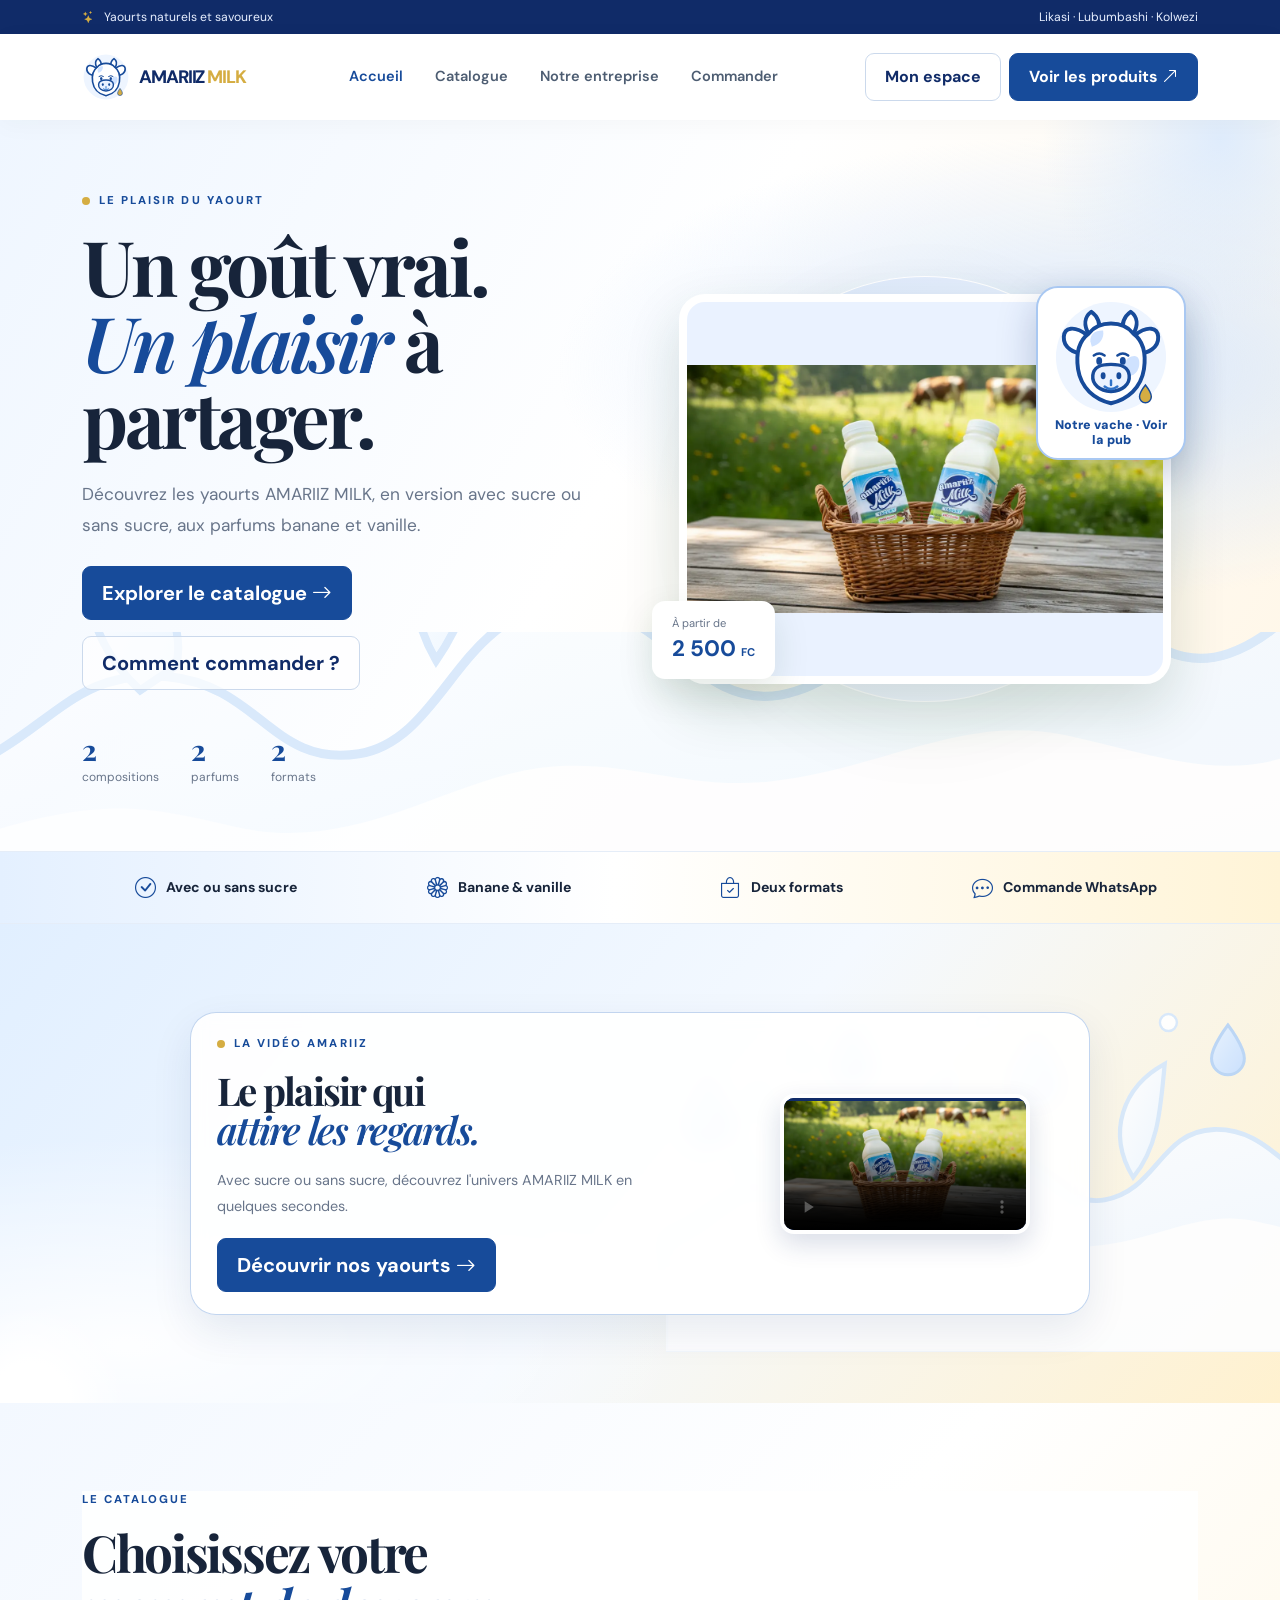
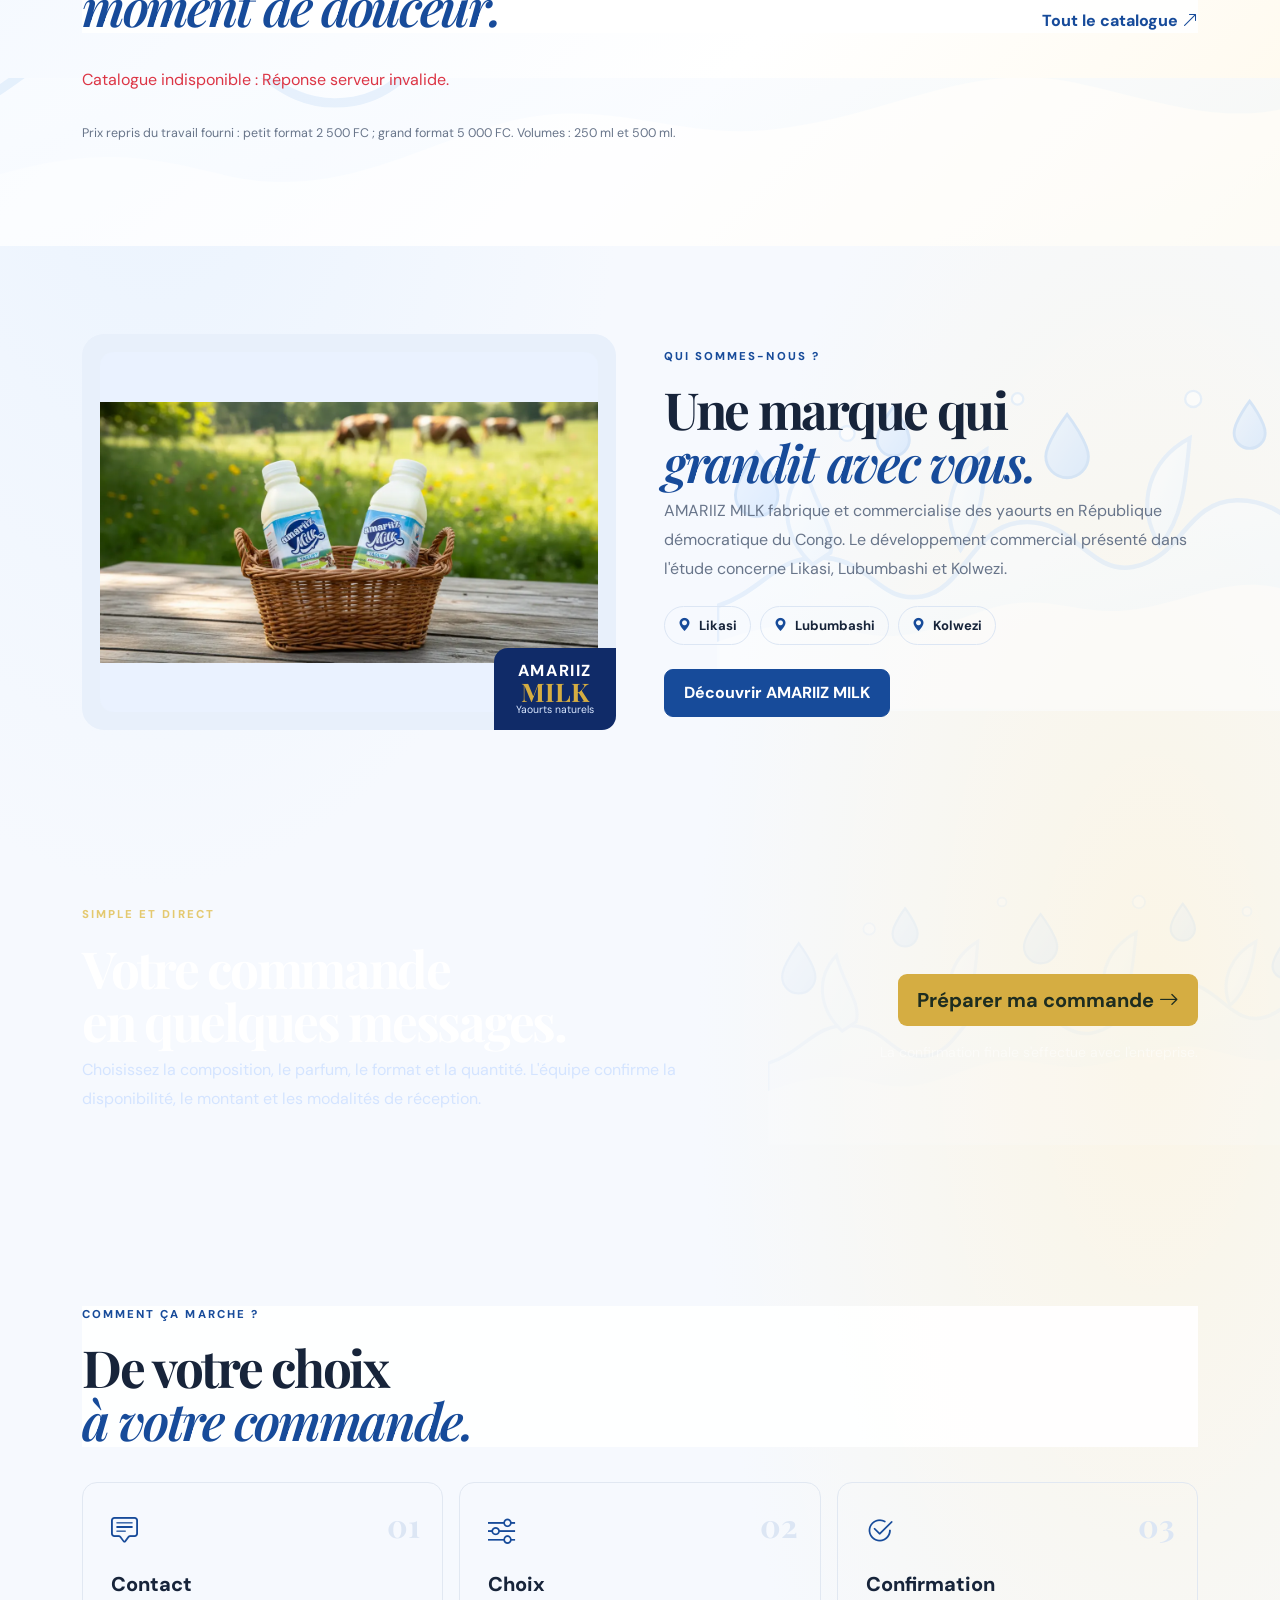
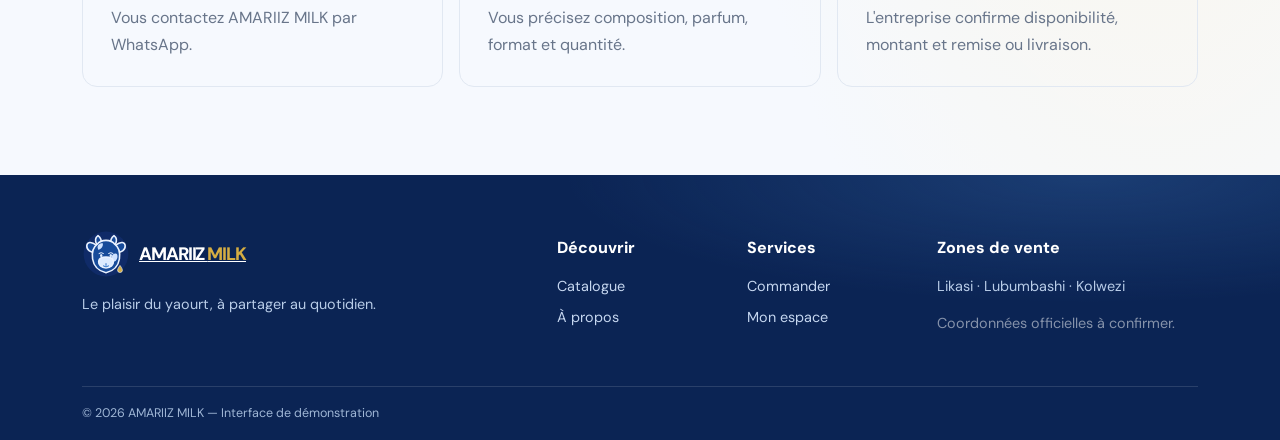
==== commit f3db21eb: "Bust homepage CSS cache for compact AMARIIZ advert" ====
--- a/interface AMARIIZ/index.html
+++ b/interface AMARIIZ/index.html
@@ -1 +1 @@
-<!doctype html><html lang="fr"><head><meta charset="utf-8"><meta name="viewport" content="width=device-width,initial-scale=1"><meta name="description" content="Découvrez les yaourts AMARIIZ MILK : avec ou sans sucre, banane ou vanille."><title>AMARIIZ MILK — Le plaisir du yaourt</title><link rel="preconnect" href="https://fonts.googleapis.com"><link rel="preconnect" href="https://fonts.gstatic.com" crossorigin><link href="https://fonts.googleapis.com/css2?family=DM+Sans:wght@400;500;600;700;800&family=Playfair+Display:wght@600;700;800&display=swap" rel="stylesheet"><link href="https://cdn.jsdelivr.net/npm/bootstrap@5.3.3/dist/css/bootstrap.min.css" rel="stylesheet"><link href="https://cdn.jsdelivr.net/npm/bootstrap-icons@1.11.3/font/bootstrap-icons.min.css" rel="stylesheet"><link rel="stylesheet" href="assets/css/style.css"></head><body><div class="topline"><div class="container d-flex justify-content-between"><span><i class="bi bi-stars"></i> Yaourts naturels et savoureux</span><span class="d-none d-md-inline">Likasi · Lubumbashi · Kolwezi</span></div></div><nav class="navbar navbar-expand-lg navbar-light bg-white sticky-top"><div class="container"><a class="navbar-brand brand" href="index.html"><img src="assets/images/vache-amariiz.svg?v=2" alt=""><span>AMARIIZ <em>MILK</em></span></a><button class="navbar-toggler" data-bs-toggle="collapse" data-bs-target="#nav"><span class="navbar-toggler-icon"></span></button><div class="collapse navbar-collapse" id="nav"><ul class="navbar-nav mx-auto gap-lg-3"><li><a class="nav-link active" href="index.html">Accueil</a></li><li><a class="nav-link" href="pages/catalogue.html">Catalogue</a></li><li><a class="nav-link" href="#entreprise">Notre entreprise</a></li><li><a class="nav-link" href="#commande">Commander</a></li></ul><a class="btn btn-outline-brand me-2" href="pages/connexion.html">Mon espace</a><a class="btn btn-brand" href="pages/catalogue.html">Voir les produits <i class="bi bi-arrow-up-right"></i></a></div></div></nav><header class="hero"><div class="container"><div class="row align-items-center gy-5"><div class="col-lg-6 hero-copy"><div class="eyebrow"><span></span> LE PLAISIR DU YAOURT</div><h1>Un goût vrai.<br><i>Un plaisir</i> à partager.</h1><p class="hero-lead">Découvrez les yaourts AMARIIZ MILK, en version avec sucre ou sans sucre, aux parfums banane et vanille.</p><div class="d-flex flex-wrap gap-3 mt-4"><a class="btn btn-brand btn-lg" href="pages/catalogue.html">Explorer le catalogue <i class="bi bi-arrow-right"></i></a><a class="btn btn-light-outline btn-lg" href="#commande">Comment commander ?</a></div><div class="hero-facts"><div><b>2</b><span>compositions</span></div><div><b>2</b><span>parfums</span></div><div><b>2</b><span>formats</span></div></div></div><div class="col-lg-6"><div class="hero-visual"><div class="hero-orbit"></div><img src="assets/images/amariiz-hero.webp" alt="Catalogue visuel AMARIIZ MILK" class="hero-photo"><div class="floating-price"><small>À partir de</small><strong>2 500 <small>FC</small></strong></div><a class="hero-cow-badge" href="#video-amariiz" aria-label="Voir la publicité vidéo AMARIIZ"><img src="assets/images/vache-amariiz.svg?v=2" alt=""><span>Notre vache · Voir la pub</span></a></div></div></div></div></header><section class="trust-strip"><div class="container"><div class="row g-3"><div class="col-6 col-lg-3"><i class="bi bi-check-circle"></i><span>Avec ou sans sucre</span></div><div class="col-6 col-lg-3"><i class="bi bi-flower1"></i><span>Banane & vanille</span></div><div class="col-6 col-lg-3"><i class="bi bi-bag-check"></i><span>Deux formats</span></div><div class="col-6 col-lg-3"><i class="bi bi-chat-dots"></i><span>Commande WhatsApp</span></div></div></div></section><section class="amariiz-ad section-space" id="video-amariiz" aria-labelledby="amariiz-ad-title"><div class="container"><div class="amariiz-ad-card"><div class="amariiz-ad-copy"><div class="eyebrow"><span></span> LA VIDÉO AMARIIZ</div><h2 id="amariiz-ad-title">Le plaisir qui<br><i>attire les regards.</i></h2><p>Avec sucre ou sans sucre, découvrez l'univers AMARIIZ MILK en quelques secondes.</p><a class="btn btn-brand btn-lg" href="pages/catalogue.html">Découvrir nos yaourts <i class="bi bi-arrow-right"></i></a></div><div class="amariiz-video-frame"><video controls playsinline preload="metadata" poster="assets/images/amariiz-hero.webp" aria-label="Publicité vidéo AMARIIZ MILK"><source src="assets/videos/Amariiz.mp4" type="video/mp4">Votre navigateur ne prend pas en charge la lecture vidéo. Vous pouvez découvrir nos produits dans le catalogue.</video></div></div></div></section><section class="section-space" id="produits"><div class="container"><div class="section-head"><div><div class="eyebrow">LE CATALOGUE</div><h2>Choisissez votre<br><i>moment de douceur.</i></h2></div><a class="text-action" href="pages/catalogue.html">Tout le catalogue <i class="bi bi-arrow-up-right"></i></a></div><div class="row g-4" id="featuredProducts"></div><p class="source-note mt-3">Prix repris du travail fourni : petit format 2 500 FC ; grand format 5 000 FC. Volumes : 250 ml et 500 ml.</p></div></section><section class="story section-space" id="entreprise"><div class="container"><div class="row align-items-center g-5"><div class="col-lg-6"><div class="story-visual"><img src="assets/images/amariiz-hero.webp" alt="Présentation commerciale AMARIIZ MILK"><div class="story-stamp"><span>AMARIIZ</span><b>MILK</b><small>Yaourts naturels</small></div></div></div><div class="col-lg-6"><div class="eyebrow">QUI SOMMES-NOUS ?</div><h2>Une marque qui<br><i>grandit avec vous.</i></h2><p class="muted">AMARIIZ MILK fabrique et commercialise des yaourts en République démocratique du Congo. Le développement commercial présenté dans l'étude concerne Likasi, Lubumbashi et Kolwezi.</p><div class="city-list"><span><i class="bi bi-geo-alt-fill"></i> Likasi</span><span><i class="bi bi-geo-alt-fill"></i> Lubumbashi</span><span><i class="bi bi-geo-alt-fill"></i> Kolwezi</span></div><a class="btn btn-brand mt-4" href="pages/a-propos.html">Découvrir AMARIIZ MILK</a></div></div></div></section><section class="order-band section-space" id="commande"><div class="container"><div class="row align-items-center gy-4"><div class="col-lg-7"><div class="eyebrow light">SIMPLE ET DIRECT</div><h2>Votre commande<br>en quelques messages.</h2><p>Choisissez la composition, le parfum, le format et la quantité. L'équipe confirme la disponibilité, le montant et les modalités de réception.</p></div><div class="col-lg-5 text-lg-end"><a href="pages/commander.html" class="btn btn-gold btn-lg">Préparer ma commande <i class="bi bi-arrow-right"></i></a><small class="d-block mt-3 text-white-50">La confirmation finale s'effectue avec l'entreprise.</small></div></div></div></section><section class="section-space"><div class="container"><div class="section-head"><div><div class="eyebrow">COMMENT ÇA MARCHE ?</div><h2>De votre choix<br><i>à votre commande.</i></h2></div></div><div class="row g-3 steps"><div class="col-md-4"><div class="step-card"><b>01</b><i class="bi bi-chat-square-text"></i><h5>Contact</h5><p>Vous contactez AMARIIZ MILK par WhatsApp.</p></div></div><div class="col-md-4"><div class="step-card"><b>02</b><i class="bi bi-sliders"></i><h5>Choix</h5><p>Vous précisez composition, parfum, format et quantité.</p></div></div><div class="col-md-4"><div class="step-card"><b>03</b><i class="bi bi-check2-circle"></i><h5>Confirmation</h5><p>L'entreprise confirme disponibilité, montant et remise ou livraison.</p></div></div></div></div></section><footer class="footer"><div class="container"><div class="row gy-4"><div class="col-lg-5"><a class="brand brand-footer" href="index.html"><img src="assets/images/vache-amariiz-dark.svg?v=2" alt=""><span>AMARIIZ <em>MILK</em></span></a><p class="mt-3">Le plaisir du yaourt, à partager au quotidien.</p></div><div class="col-6 col-lg-2"><h6>Découvrir</h6><a href="pages/catalogue.html">Catalogue</a><a href="pages/a-propos.html">À propos</a></div><div class="col-6 col-lg-2"><h6>Services</h6><a href="pages/commander.html">Commander</a><a href="pages/connexion.html">Mon espace</a></div><div class="col-lg-3"><h6>Zones de vente</h6><p>Likasi · Lubumbashi · Kolwezi</p><p class="small text-white-50">Coordonnées officielles à confirmer.</p></div></div><div class="footer-bottom">© <span id="year"></span> AMARIIZ MILK — Interface de démonstration</div></div></footer><script src="https://cdn.jsdelivr.net/npm/bootstrap@5.3.3/dist/js/bootstrap.bundle.min.js"></script><script src="assets/js/app.js"></script></body></html>+<!doctype html><html lang="fr"><head><meta charset="utf-8"><meta name="viewport" content="width=device-width,initial-scale=1"><meta name="description" content="Découvrez les yaourts AMARIIZ MILK : avec ou sans sucre, banane ou vanille."><title>AMARIIZ MILK — Le plaisir du yaourt</title><link rel="preconnect" href="https://fonts.googleapis.com"><link rel="preconnect" href="https://fonts.gstatic.com" crossorigin><link href="https://fonts.googleapis.com/css2?family=DM+Sans:wght@400;500;600;700;800&family=Playfair+Display:wght@600;700;800&display=swap" rel="stylesheet"><link href="https://cdn.jsdelivr.net/npm/bootstrap@5.3.3/dist/css/bootstrap.min.css" rel="stylesheet"><link href="https://cdn.jsdelivr.net/npm/bootstrap-icons@1.11.3/font/bootstrap-icons.min.css" rel="stylesheet"><link rel="stylesheet" href="assets/css/style.css?v=amariiz-ad-compact-20261113"></head><body><div class="topline"><div class="container d-flex justify-content-between"><span><i class="bi bi-stars"></i> Yaourts naturels et savoureux</span><span class="d-none d-md-inline">Likasi · Lubumbashi · Kolwezi</span></div></div><nav class="navbar navbar-expand-lg navbar-light bg-white sticky-top"><div class="container"><a class="navbar-brand brand" href="index.html"><img src="assets/images/vache-amariiz.svg?v=2" alt=""><span>AMARIIZ <em>MILK</em></span></a><button class="navbar-toggler" data-bs-toggle="collapse" data-bs-target="#nav"><span class="navbar-toggler-icon"></span></button><div class="collapse navbar-collapse" id="nav"><ul class="navbar-nav mx-auto gap-lg-3"><li><a class="nav-link active" href="index.html">Accueil</a></li><li><a class="nav-link" href="pages/catalogue.html">Catalogue</a></li><li><a class="nav-link" href="#entreprise">Notre entreprise</a></li><li><a class="nav-link" href="#commande">Commander</a></li></ul><a class="btn btn-outline-brand me-2" href="pages/connexion.html">Mon espace</a><a class="btn btn-brand" href="pages/catalogue.html">Voir les produits <i class="bi bi-arrow-up-right"></i></a></div></div></nav><header class="hero"><div class="container"><div class="row align-items-center gy-5"><div class="col-lg-6 hero-copy"><div class="eyebrow"><span></span> LE PLAISIR DU YAOURT</div><h1>Un goût vrai.<br><i>Un plaisir</i> à partager.</h1><p class="hero-lead">Découvrez les yaourts AMARIIZ MILK, en version avec sucre ou sans sucre, aux parfums banane et vanille.</p><div class="d-flex flex-wrap gap-3 mt-4"><a class="btn btn-brand btn-lg" href="pages/catalogue.html">Explorer le catalogue <i class="bi bi-arrow-right"></i></a><a class="btn btn-light-outline btn-lg" href="#commande">Comment commander ?</a></div><div class="hero-facts"><div><b>2</b><span>compositions</span></div><div><b>2</b><span>parfums</span></div><div><b>2</b><span>formats</span></div></div></div><div class="col-lg-6"><div class="hero-visual"><div class="hero-orbit"></div><img src="assets/images/amariiz-hero.webp" alt="Catalogue visuel AMARIIZ MILK" class="hero-photo"><div class="floating-price"><small>À partir de</small><strong>2 500 <small>FC</small></strong></div><a class="hero-cow-badge" href="#video-amariiz" aria-label="Voir la publicité vidéo AMARIIZ"><img src="assets/images/vache-amariiz.svg?v=2" alt=""><span>Notre vache · Voir la pub</span></a></div></div></div></div></header><section class="trust-strip"><div class="container"><div class="row g-3"><div class="col-6 col-lg-3"><i class="bi bi-check-circle"></i><span>Avec ou sans sucre</span></div><div class="col-6 col-lg-3"><i class="bi bi-flower1"></i><span>Banane & vanille</span></div><div class="col-6 col-lg-3"><i class="bi bi-bag-check"></i><span>Deux formats</span></div><div class="col-6 col-lg-3"><i class="bi bi-chat-dots"></i><span>Commande WhatsApp</span></div></div></div></section><section class="amariiz-ad section-space" id="video-amariiz" aria-labelledby="amariiz-ad-title"><div class="container"><div class="amariiz-ad-card"><div class="amariiz-ad-copy"><div class="eyebrow"><span></span> LA VIDÉO AMARIIZ</div><h2 id="amariiz-ad-title">Le plaisir qui<br><i>attire les regards.</i></h2><p>Avec sucre ou sans sucre, découvrez l'univers AMARIIZ MILK en quelques secondes.</p><a class="btn btn-brand btn-lg" href="pages/catalogue.html">Découvrir nos yaourts <i class="bi bi-arrow-right"></i></a></div><div class="amariiz-video-frame"><video controls playsinline preload="metadata" poster="assets/images/amariiz-hero.webp" aria-label="Publicité vidéo AMARIIZ MILK"><source src="assets/videos/Amariiz.mp4" type="video/mp4">Votre navigateur ne prend pas en charge la lecture vidéo. Vous pouvez découvrir nos produits dans le catalogue.</video></div></div></div></section><section class="section-space" id="produits"><div class="container"><div class="section-head"><div><div class="eyebrow">LE CATALOGUE</div><h2>Choisissez votre<br><i>moment de douceur.</i></h2></div><a class="text-action" href="pages/catalogue.html">Tout le catalogue <i class="bi bi-arrow-up-right"></i></a></div><div class="row g-4" id="featuredProducts"></div><p class="source-note mt-3">Prix repris du travail fourni : petit format 2 500 FC ; grand format 5 000 FC. Volumes : 250 ml et 500 ml.</p></div></section><section class="story section-space" id="entreprise"><div class="container"><div class="row align-items-center g-5"><div class="col-lg-6"><div class="story-visual"><img src="assets/images/amariiz-hero.webp" alt="Présentation commerciale AMARIIZ MILK"><div class="story-stamp"><span>AMARIIZ</span><b>MILK</b><small>Yaourts naturels</small></div></div></div><div class="col-lg-6"><div class="eyebrow">QUI SOMMES-NOUS ?</div><h2>Une marque qui<br><i>grandit avec vous.</i></h2><p class="muted">AMARIIZ MILK fabrique et commercialise des yaourts en République démocratique du Congo. Le développement commercial présenté dans l'étude concerne Likasi, Lubumbashi et Kolwezi.</p><div class="city-list"><span><i class="bi bi-geo-alt-fill"></i> Likasi</span><span><i class="bi bi-geo-alt-fill"></i> Lubumbashi</span><span><i class="bi bi-geo-alt-fill"></i> Kolwezi</span></div><a class="btn btn-brand mt-4" href="pages/a-propos.html">Découvrir AMARIIZ MILK</a></div></div></div></section><section class="order-band section-space" id="commande"><div class="container"><div class="row align-items-center gy-4"><div class="col-lg-7"><div class="eyebrow light">SIMPLE ET DIRECT</div><h2>Votre commande<br>en quelques messages.</h2><p>Choisissez la composition, le parfum, le format et la quantité. L'équipe confirme la disponibilité, le montant et les modalités de réception.</p></div><div class="col-lg-5 text-lg-end"><a href="pages/commander.html" class="btn btn-gold btn-lg">Préparer ma commande <i class="bi bi-arrow-right"></i></a><small class="d-block mt-3 text-white-50">La confirmation finale s'effectue avec l'entreprise.</small></div></div></div></section><section class="section-space"><div class="container"><div class="section-head"><div><div class="eyebrow">COMMENT ÇA MARCHE ?</div><h2>De votre choix<br><i>à votre commande.</i></h2></div></div><div class="row g-3 steps"><div class="col-md-4"><div class="step-card"><b>01</b><i class="bi bi-chat-square-text"></i><h5>Contact</h5><p>Vous contactez AMARIIZ MILK par WhatsApp.</p></div></div><div class="col-md-4"><div class="step-card"><b>02</b><i class="bi bi-sliders"></i><h5>Choix</h5><p>Vous précisez composition, parfum, format et quantité.</p></div></div><div class="col-md-4"><div class="step-card"><b>03</b><i class="bi bi-check2-circle"></i><h5>Confirmation</h5><p>L'entreprise confirme disponibilité, montant et remise ou livraison.</p></div></div></div></div></section><footer class="footer"><div class="container"><div class="row gy-4"><div class="col-lg-5"><a class="brand brand-footer" href="index.html"><img src="assets/images/vache-amariiz-dark.svg?v=2" alt=""><span>AMARIIZ <em>MILK</em></span></a><p class="mt-3">Le plaisir du yaourt, à partager au quotidien.</p></div><div class="col-6 col-lg-2"><h6>Découvrir</h6><a href="pages/catalogue.html">Catalogue</a><a href="pages/a-propos.html">À propos</a></div><div class="col-6 col-lg-2"><h6>Services</h6><a href="pages/commander.html">Commander</a><a href="pages/connexion.html">Mon espace</a></div><div class="col-lg-3"><h6>Zones de vente</h6><p>Likasi · Lubumbashi · Kolwezi</p><p class="small text-white-50">Coordonnées officielles à confirmer.</p></div></div><div class="footer-bottom">© <span id="year"></span> AMARIIZ MILK — Interface de démonstration</div></div></footer><script src="https://cdn.jsdelivr.net/npm/bootstrap@5.3.3/dist/js/bootstrap.bundle.min.js"></script><script src="assets/js/app.js"></script></body></html>
--- a/interface AMARIIZ/assets/css/style.css
+++ b/interface AMARIIZ/assets/css/style.css
@@ -32,3 +32,305 @@
 @keyframes amariiz-cow-bob{0%,100%{translate:0 0}50%{translate:0 -5px}}
 @media(max-width:575px){.hero-cow-badge{top:8px;right:4px;width:84px;padding:6px;border-radius:14px}.hero-cow-badge img{width:46px;height:46px}.hero-cow-badge span{font-size:.62rem}}
 @media(prefers-reduced-motion:reduce){.brand img,.hero-cow-badge{animation:none!important;transition:none!important}}
+
+
+/* Correctifs visuels : publicité compacte et mascotte vache visible */
+.amariiz-ad-card{
+  grid-template-columns:minmax(0,1fr) minmax(0,.9fr);
+  gap:28px;
+  padding:clamp(20px,3vw,36px);
+}
+.amariiz-video-frame{
+  width:100%;
+  max-width:420px;
+  max-height:236px;
+  justify-self:end;
+  aspect-ratio:16/9;
+}
+.amariiz-video-frame video{
+  width:100%;
+  height:100%;
+  object-fit:contain;
+  background:#07152f;
+}
+.hero-cow-badge{
+  top:12px;
+  right:12px;
+  width:150px;
+  min-height:166px;
+  padding:10px;
+  border:2px solid #a9c8f2;
+  border-radius:22px;
+  background:#fff;
+  box-shadow:0 15px 38px #102b6840;
+}
+.hero-cow-badge img{
+  display:block;
+  width:118px;
+  height:118px;
+  object-fit:contain;
+}
+.hero-cow-badge span{
+  display:block;
+  color:#174b9a;
+  font-size:.78rem;
+  font-weight:900;
+  line-height:1.2;
+}
+@media(max-width:991px){
+  .amariiz-ad-card{grid-template-columns:1fr;gap:22px}
+  .amariiz-video-frame{justify-self:center;max-width:520px;max-height:none}
+}
+@media(max-width:575px){
+  .amariiz-video-frame{max-width:100%;max-height:none}
+  .hero-cow-badge{width:108px;min-height:120px;top:5px;right:5px;padding:6px;border-radius:16px}
+  .hero-cow-badge img{width:82px;height:82px}
+  .hero-cow-badge span{font-size:.65rem}
+}
+@media(prefers-reduced-motion:reduce){
+  .hero-cow-badge{animation:none!important;transition:none!important}
+}
+
+
+/* AMARIIZ — ambiance lactée et publicité plus discrète */
+body{
+  background:
+    radial-gradient(ellipse at 8% 14%,rgba(218,235,255,.55) 0,rgba(218,235,255,0) 28%),
+    radial-gradient(ellipse at 92% 38%,rgba(255,239,199,.34) 0,rgba(255,239,199,0) 26%),
+    #f8f9fc;
+}
+.topline{background:#102b68}
+.navbar{background:rgba(255,255,255,.94)!important;backdrop-filter:blur(14px)}
+.hero{
+  position:relative;
+  isolation:isolate;
+  overflow:hidden;
+  background:linear-gradient(115deg,#f4f8ff 0%,#fff 52%,#fff8e9 100%);
+}
+.hero:before{
+  content:"";
+  position:absolute;
+  z-index:-1;
+  inset:auto -4% -18% -4%;
+  height:48%;
+  background:url("../images/milk-splash.svg") center bottom/cover no-repeat;
+  opacity:.72;
+  pointer-events:none;
+}
+.hero:after{
+  content:"";
+  position:absolute;
+  z-index:-1;
+  width:360px;height:360px;border-radius:50%;
+  right:-120px;top:-160px;
+  background:radial-gradient(circle,rgba(214,232,255,.78),rgba(214,232,255,0) 70%);
+  pointer-events:none;
+}
+.section-space{background:transparent}
+.trust-strip{
+  background:linear-gradient(90deg,#eaf2ff,#fff,#fff8e9);
+  border-top:1px solid #e5edf8;
+  border-bottom:1px solid #e5edf8;
+}
+.amariiz-ad{
+  position:relative;
+  isolation:isolate;
+  overflow:hidden;
+  background:linear-gradient(135deg,#eaf3ff 0%,#f8fbff 48%,#fff4d9 100%);
+}
+.amariiz-ad:before{
+  content:"";
+  position:absolute;
+  z-index:-1;
+  width:46%;height:100%;
+  right:-8%;top:0;
+  background:url("../images/milk-splash.svg") center/contain no-repeat;
+  opacity:.78;
+  pointer-events:none;
+}
+.amariiz-ad:after{
+  content:"";
+  position:absolute;
+  z-index:-1;
+  width:190px;height:190px;
+  left:-65px;bottom:-95px;
+  border-radius:50%;
+  background:radial-gradient(circle,#fff 0 30%,rgba(255,255,255,0) 72%);
+  pointer-events:none;
+}
+.amariiz-ad-card{
+  grid-template-columns:minmax(0,1fr) minmax(0,.72fr);
+  gap:24px;
+  padding:clamp(18px,2.6vw,30px);
+  border:1px solid rgba(177,202,235,.65);
+  background:rgba(255,255,255,.88);
+  backdrop-filter:blur(8px);
+  box-shadow:0 18px 48px rgba(16,43,104,.10);
+}
+.amariiz-video-frame{
+  width:100%;
+  max-width:320px;
+  max-height:180px;
+  justify-self:center;
+  border:5px solid #fff;
+  border-radius:16px;
+  background:#102b68;
+  box-shadow:0 14px 34px rgba(16,43,104,.18);
+  aspect-ratio:16/9;
+}
+.amariiz-video-frame video{
+  width:100%;
+  height:100%;
+  object-fit:contain;
+  background:#102b68;
+}
+.amariiz-ad-copy h2{font-size:clamp(2rem,3.4vw,3.1rem)}
+.amariiz-ad-copy p{font-size:.96rem}
+#produits,#entreprise,#commande{background:transparent}
+.section-head,.product-card,.panel,.story-card{background-color:rgba(255,255,255,.94)}
+@media(max-width:991px){
+  .amariiz-ad-card{grid-template-columns:1fr;gap:18px}
+  .amariiz-video-frame{max-width:320px;max-height:180px;justify-self:center}
+  .amariiz-ad:before{width:80%;right:-28%;opacity:.5}
+}
+@media(max-width:575px){
+  .amariiz-video-frame{max-width:min(100%,300px);max-height:none}
+  .amariiz-ad-card{padding:16px}
+  .hero:before{height:30%;opacity:.5}
+}
+
+
+/* AMARIIZ — décor lacté plus présent et lecteur compact */
+body{
+  background:
+    radial-gradient(circle at 7% 18%,rgba(202,225,255,.48) 0 5px,transparent 6px),
+    radial-gradient(circle at 92% 30%,rgba(213,234,255,.56) 0 8px,transparent 9px),
+    radial-gradient(ellipse at 12% 45%,rgba(228,240,255,.65),transparent 30%),
+    radial-gradient(ellipse at 90% 72%,rgba(255,241,207,.52),transparent 28%),
+    #f6f9fe;
+}
+.hero{
+  background:
+    radial-gradient(ellipse at 84% 34%,rgba(205,226,255,.78),transparent 34%),
+    linear-gradient(120deg,#eff6ff 0%,#fff 48%,#fff6e6 100%);
+}
+.hero:before{
+  background:url("../images/milk-splash.svg") center bottom/cover no-repeat;
+  opacity:.92;
+}
+.trust-strip{
+  background:linear-gradient(90deg,#e4f0ff 0%,#fff 48%,#fff4d7 100%);
+}
+#produits{
+  position:relative;
+  isolation:isolate;
+  overflow:hidden;
+  background:linear-gradient(135deg,#f3f8ff 0%,#fff 58%,#fff9eb 100%);
+}
+#produits:before{
+  content:"";
+  position:absolute;
+  z-index:-1;
+  inset:auto -5% -20% -5%;
+  height:58%;
+  background:url("../images/milk-splash.svg") center bottom/cover no-repeat;
+  opacity:.55;
+  pointer-events:none;
+}
+#produits .product-card{
+  background:rgba(255,255,255,.94);
+  border-color:#dce9f8;
+  box-shadow:0 10px 28px rgba(23,75,154,.06);
+}
+.story{
+  position:relative;
+  isolation:isolate;
+  overflow:hidden;
+  background:linear-gradient(125deg,#eaf3ff 0%,#f8fbff 55%,#fff7e5 100%);
+}
+.story:after{
+  content:"";
+  position:absolute;
+  z-index:-1;
+  width:54%;
+  height:100%;
+  right:-10%;
+  top:0;
+  background:url("../images/milk-splash.svg") center/contain no-repeat;
+  opacity:.54;
+  pointer-events:none;
+}
+.amariiz-ad{
+  background:
+    radial-gradient(ellipse at 10% 88%,rgba(255,255,255,.92),transparent 35%),
+    linear-gradient(130deg,#e1efff 0%,#f4f9ff 52%,#fff1cf 100%);
+}
+.amariiz-ad:before{
+  width:57%;
+  right:-9%;
+  opacity:.95;
+  background:url("../images/milk-splash.svg") center/contain no-repeat;
+}
+.amariiz-ad-card{
+  max-width:900px;
+  margin-inline:auto;
+  grid-template-columns:minmax(0,1fr) minmax(0,.62fr);
+  gap:22px;
+  padding:22px 26px;
+  border:1px solid rgba(177,202,235,.78);
+  background:rgba(255,255,255,.92);
+  box-shadow:0 16px 42px rgba(16,43,104,.09);
+}
+.amariiz-ad-copy h2{font-size:clamp(1.9rem,3vw,2.7rem)}
+.amariiz-ad-copy p{font-size:.9rem;margin-bottom:18px}
+.amariiz-video-frame{
+  width:100%;
+  max-width:250px;
+  max-height:141px;
+  justify-self:center;
+  border:4px solid #fff;
+  border-radius:14px;
+  background:#102b68;
+  box-shadow:0 10px 26px rgba(16,43,104,.16);
+  aspect-ratio:16/9;
+}
+.amariiz-video-frame video{
+  width:100%;
+  height:100%;
+  object-fit:contain;
+  background:#102b68;
+}
+.order-band{
+  position:relative;
+  isolation:isolate;
+  overflow:hidden;
+  background:
+    linear-gradient(115deg,rgba(16,43,104,.97),rgba(23,75,154,.94)),
+    url("../images/milk-splash.svg") center/cover no-repeat;
+}
+.order-band:after{
+  content:"";
+  position:absolute;
+  z-index:-1;
+  right:-2%;top:-28%;
+  width:42%;height:150%;
+  background:url("../images/milk-splash.svg") center/contain no-repeat;
+  opacity:.2;
+  pointer-events:none;
+}
+.footer{
+  background:
+    radial-gradient(ellipse at 85% 0%,rgba(68,126,196,.28),transparent 34%),
+    #0b2454;
+}
+@media(max-width:991px){
+  .amariiz-ad-card{grid-template-columns:1fr;max-width:650px;padding:20px}
+  .amariiz-video-frame{max-width:250px;max-height:141px;justify-self:center}
+  .story:after{width:75%;right:-28%;opacity:.35}
+}
+@media(max-width:575px){
+  .amariiz-ad-card{padding:16px}
+  .amariiz-video-frame{max-width:230px;max-height:130px}
+  #produits:before{height:35%;opacity:.42}
+  .story:after{width:100%;right:-45%;opacity:.25}
+}
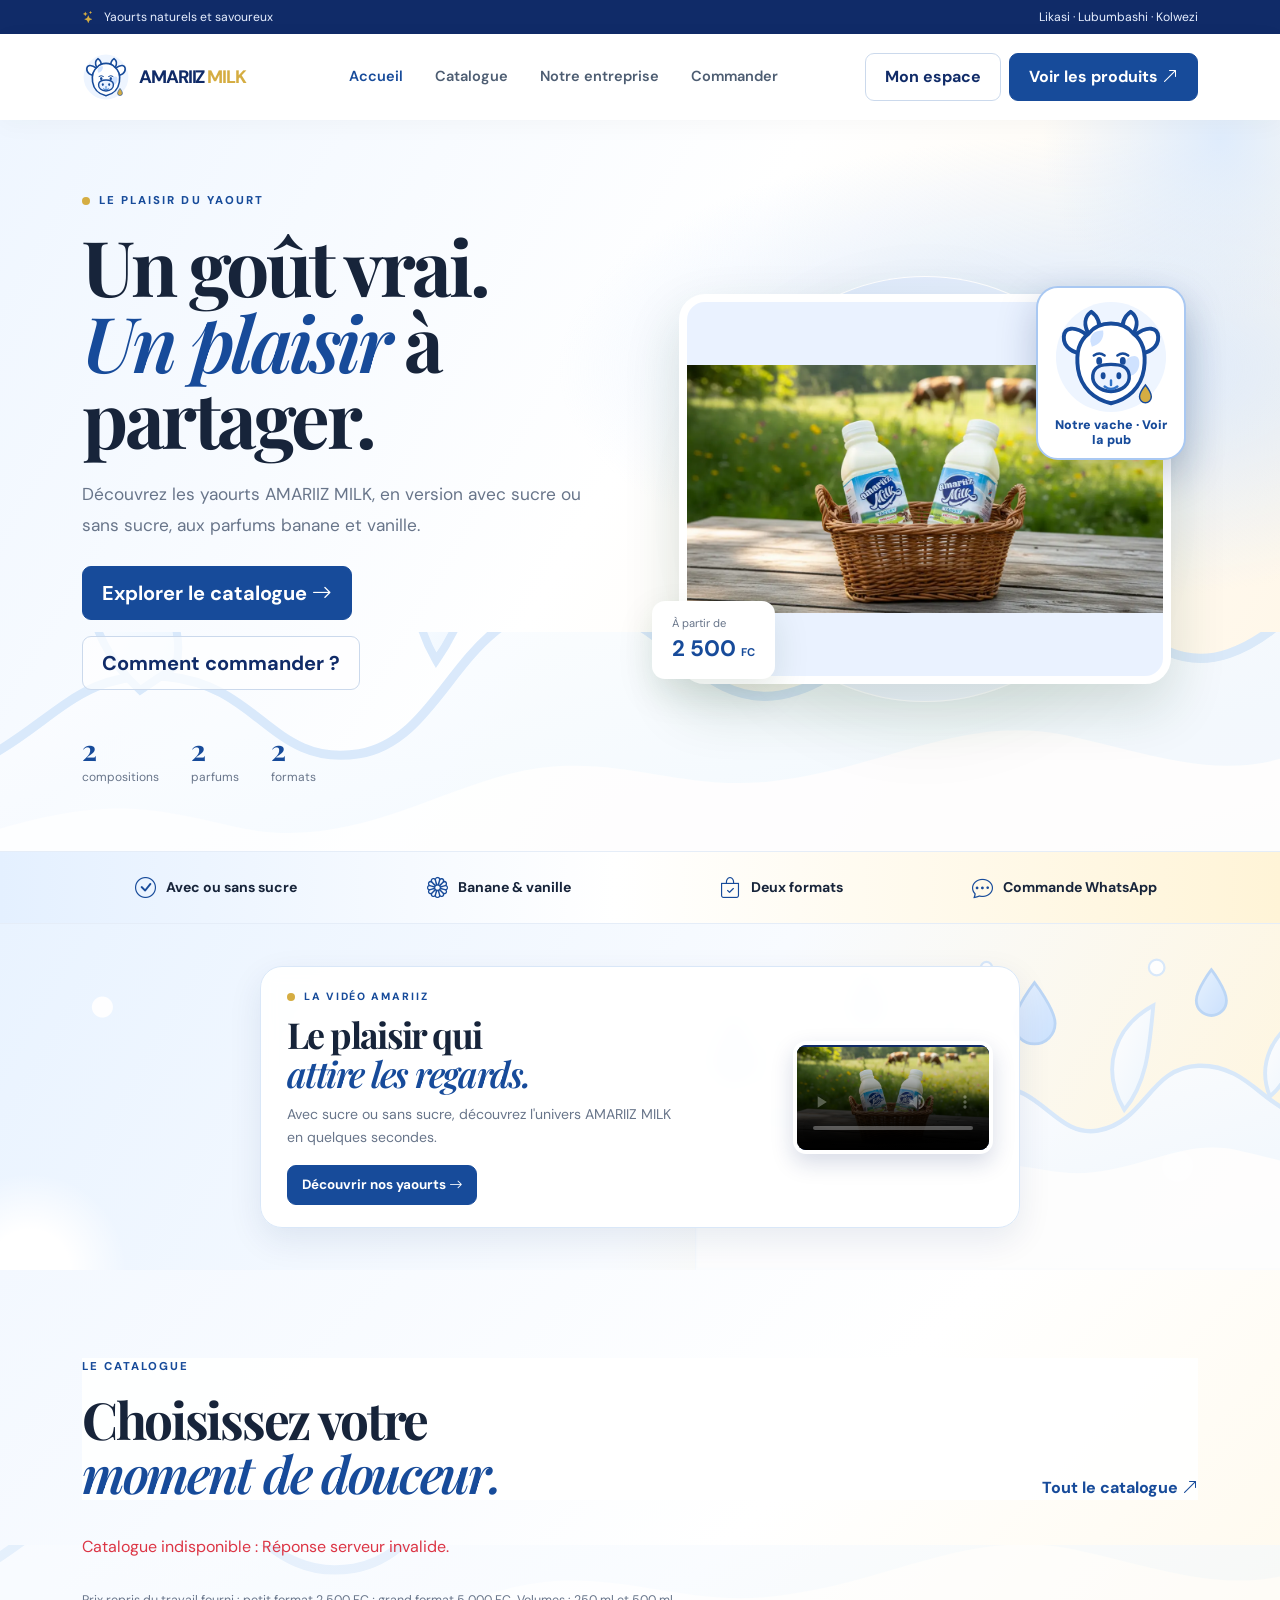
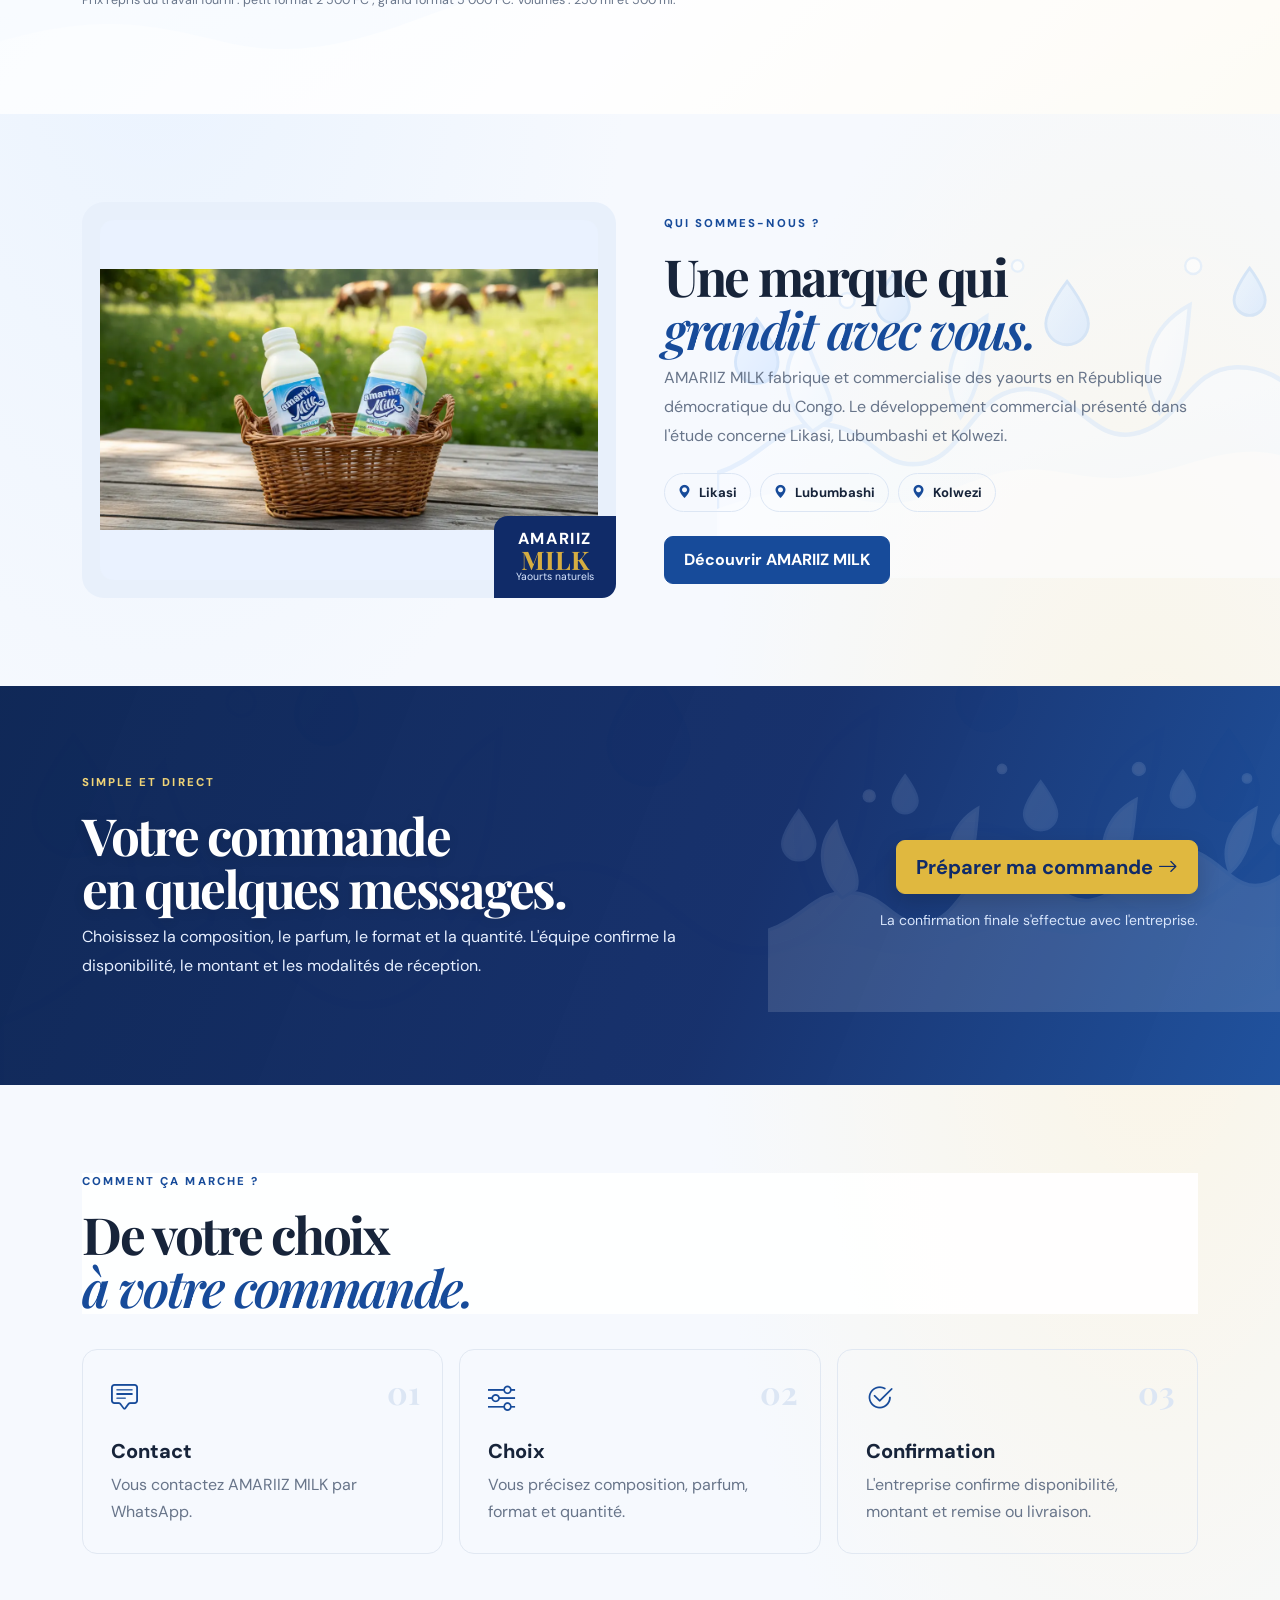
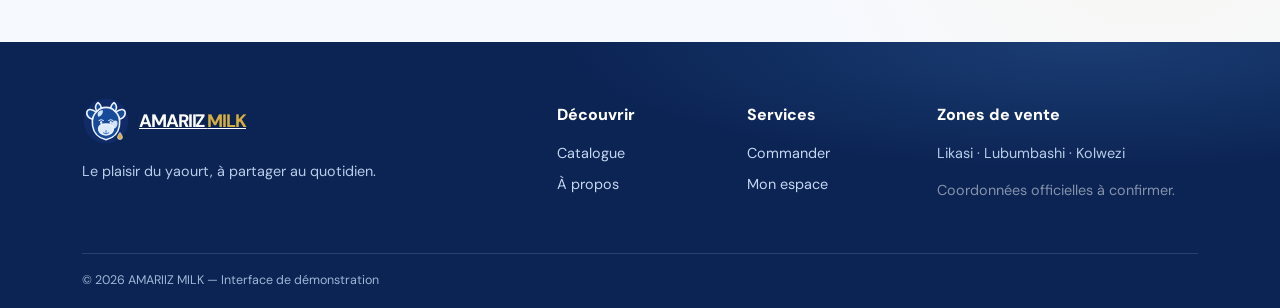
==== commit ac976e37: "Refresh homepage stylesheet cache for order banner contrast fix" ====
--- a/interface AMARIIZ/index.html
+++ b/interface AMARIIZ/index.html
@@ -1 +1 @@
-<!doctype html><html lang="fr"><head><meta charset="utf-8"><meta name="viewport" content="width=device-width,initial-scale=1"><meta name="description" content="Découvrez les yaourts AMARIIZ MILK : avec ou sans sucre, banane ou vanille."><title>AMARIIZ MILK — Le plaisir du yaourt</title><link rel="preconnect" href="https://fonts.googleapis.com"><link rel="preconnect" href="https://fonts.gstatic.com" crossorigin><link href="https://fonts.googleapis.com/css2?family=DM+Sans:wght@400;500;600;700;800&family=Playfair+Display:wght@600;700;800&display=swap" rel="stylesheet"><link href="https://cdn.jsdelivr.net/npm/bootstrap@5.3.3/dist/css/bootstrap.min.css" rel="stylesheet"><link href="https://cdn.jsdelivr.net/npm/bootstrap-icons@1.11.3/font/bootstrap-icons.min.css" rel="stylesheet"><link rel="stylesheet" href="assets/css/style.css?v=amariiz-ad-compact-20261113"></head><body><div class="topline"><div class="container d-flex justify-content-between"><span><i class="bi bi-stars"></i> Yaourts naturels et savoureux</span><span class="d-none d-md-inline">Likasi · Lubumbashi · Kolwezi</span></div></div><nav class="navbar navbar-expand-lg navbar-light bg-white sticky-top"><div class="container"><a class="navbar-brand brand" href="index.html"><img src="assets/images/vache-amariiz.svg?v=2" alt=""><span>AMARIIZ <em>MILK</em></span></a><button class="navbar-toggler" data-bs-toggle="collapse" data-bs-target="#nav"><span class="navbar-toggler-icon"></span></button><div class="collapse navbar-collapse" id="nav"><ul class="navbar-nav mx-auto gap-lg-3"><li><a class="nav-link active" href="index.html">Accueil</a></li><li><a class="nav-link" href="pages/catalogue.html">Catalogue</a></li><li><a class="nav-link" href="#entreprise">Notre entreprise</a></li><li><a class="nav-link" href="#commande">Commander</a></li></ul><a class="btn btn-outline-brand me-2" href="pages/connexion.html">Mon espace</a><a class="btn btn-brand" href="pages/catalogue.html">Voir les produits <i class="bi bi-arrow-up-right"></i></a></div></div></nav><header class="hero"><div class="container"><div class="row align-items-center gy-5"><div class="col-lg-6 hero-copy"><div class="eyebrow"><span></span> LE PLAISIR DU YAOURT</div><h1>Un goût vrai.<br><i>Un plaisir</i> à partager.</h1><p class="hero-lead">Découvrez les yaourts AMARIIZ MILK, en version avec sucre ou sans sucre, aux parfums banane et vanille.</p><div class="d-flex flex-wrap gap-3 mt-4"><a class="btn btn-brand btn-lg" href="pages/catalogue.html">Explorer le catalogue <i class="bi bi-arrow-right"></i></a><a class="btn btn-light-outline btn-lg" href="#commande">Comment commander ?</a></div><div class="hero-facts"><div><b>2</b><span>compositions</span></div><div><b>2</b><span>parfums</span></div><div><b>2</b><span>formats</span></div></div></div><div class="col-lg-6"><div class="hero-visual"><div class="hero-orbit"></div><img src="assets/images/amariiz-hero.webp" alt="Catalogue visuel AMARIIZ MILK" class="hero-photo"><div class="floating-price"><small>À partir de</small><strong>2 500 <small>FC</small></strong></div><a class="hero-cow-badge" href="#video-amariiz" aria-label="Voir la publicité vidéo AMARIIZ"><img src="assets/images/vache-amariiz.svg?v=2" alt=""><span>Notre vache · Voir la pub</span></a></div></div></div></div></header><section class="trust-strip"><div class="container"><div class="row g-3"><div class="col-6 col-lg-3"><i class="bi bi-check-circle"></i><span>Avec ou sans sucre</span></div><div class="col-6 col-lg-3"><i class="bi bi-flower1"></i><span>Banane & vanille</span></div><div class="col-6 col-lg-3"><i class="bi bi-bag-check"></i><span>Deux formats</span></div><div class="col-6 col-lg-3"><i class="bi bi-chat-dots"></i><span>Commande WhatsApp</span></div></div></div></section><section class="amariiz-ad section-space" id="video-amariiz" aria-labelledby="amariiz-ad-title"><div class="container"><div class="amariiz-ad-card"><div class="amariiz-ad-copy"><div class="eyebrow"><span></span> LA VIDÉO AMARIIZ</div><h2 id="amariiz-ad-title">Le plaisir qui<br><i>attire les regards.</i></h2><p>Avec sucre ou sans sucre, découvrez l'univers AMARIIZ MILK en quelques secondes.</p><a class="btn btn-brand btn-lg" href="pages/catalogue.html">Découvrir nos yaourts <i class="bi bi-arrow-right"></i></a></div><div class="amariiz-video-frame"><video controls playsinline preload="metadata" poster="assets/images/amariiz-hero.webp" aria-label="Publicité vidéo AMARIIZ MILK"><source src="assets/videos/Amariiz.mp4" type="video/mp4">Votre navigateur ne prend pas en charge la lecture vidéo. Vous pouvez découvrir nos produits dans le catalogue.</video></div></div></div></section><section class="section-space" id="produits"><div class="container"><div class="section-head"><div><div class="eyebrow">LE CATALOGUE</div><h2>Choisissez votre<br><i>moment de douceur.</i></h2></div><a class="text-action" href="pages/catalogue.html">Tout le catalogue <i class="bi bi-arrow-up-right"></i></a></div><div class="row g-4" id="featuredProducts"></div><p class="source-note mt-3">Prix repris du travail fourni : petit format 2 500 FC ; grand format 5 000 FC. Volumes : 250 ml et 500 ml.</p></div></section><section class="story section-space" id="entreprise"><div class="container"><div class="row align-items-center g-5"><div class="col-lg-6"><div class="story-visual"><img src="assets/images/amariiz-hero.webp" alt="Présentation commerciale AMARIIZ MILK"><div class="story-stamp"><span>AMARIIZ</span><b>MILK</b><small>Yaourts naturels</small></div></div></div><div class="col-lg-6"><div class="eyebrow">QUI SOMMES-NOUS ?</div><h2>Une marque qui<br><i>grandit avec vous.</i></h2><p class="muted">AMARIIZ MILK fabrique et commercialise des yaourts en République démocratique du Congo. Le développement commercial présenté dans l'étude concerne Likasi, Lubumbashi et Kolwezi.</p><div class="city-list"><span><i class="bi bi-geo-alt-fill"></i> Likasi</span><span><i class="bi bi-geo-alt-fill"></i> Lubumbashi</span><span><i class="bi bi-geo-alt-fill"></i> Kolwezi</span></div><a class="btn btn-brand mt-4" href="pages/a-propos.html">Découvrir AMARIIZ MILK</a></div></div></div></section><section class="order-band section-space" id="commande"><div class="container"><div class="row align-items-center gy-4"><div class="col-lg-7"><div class="eyebrow light">SIMPLE ET DIRECT</div><h2>Votre commande<br>en quelques messages.</h2><p>Choisissez la composition, le parfum, le format et la quantité. L'équipe confirme la disponibilité, le montant et les modalités de réception.</p></div><div class="col-lg-5 text-lg-end"><a href="pages/commander.html" class="btn btn-gold btn-lg">Préparer ma commande <i class="bi bi-arrow-right"></i></a><small class="d-block mt-3 text-white-50">La confirmation finale s'effectue avec l'entreprise.</small></div></div></div></section><section class="section-space"><div class="container"><div class="section-head"><div><div class="eyebrow">COMMENT ÇA MARCHE ?</div><h2>De votre choix<br><i>à votre commande.</i></h2></div></div><div class="row g-3 steps"><div class="col-md-4"><div class="step-card"><b>01</b><i class="bi bi-chat-square-text"></i><h5>Contact</h5><p>Vous contactez AMARIIZ MILK par WhatsApp.</p></div></div><div class="col-md-4"><div class="step-card"><b>02</b><i class="bi bi-sliders"></i><h5>Choix</h5><p>Vous précisez composition, parfum, format et quantité.</p></div></div><div class="col-md-4"><div class="step-card"><b>03</b><i class="bi bi-check2-circle"></i><h5>Confirmation</h5><p>L'entreprise confirme disponibilité, montant et remise ou livraison.</p></div></div></div></div></section><footer class="footer"><div class="container"><div class="row gy-4"><div class="col-lg-5"><a class="brand brand-footer" href="index.html"><img src="assets/images/vache-amariiz-dark.svg?v=2" alt=""><span>AMARIIZ <em>MILK</em></span></a><p class="mt-3">Le plaisir du yaourt, à partager au quotidien.</p></div><div class="col-6 col-lg-2"><h6>Découvrir</h6><a href="pages/catalogue.html">Catalogue</a><a href="pages/a-propos.html">À propos</a></div><div class="col-6 col-lg-2"><h6>Services</h6><a href="pages/commander.html">Commander</a><a href="pages/connexion.html">Mon espace</a></div><div class="col-lg-3"><h6>Zones de vente</h6><p>Likasi · Lubumbashi · Kolwezi</p><p class="small text-white-50">Coordonnées officielles à confirmer.</p></div></div><div class="footer-bottom">© <span id="year"></span> AMARIIZ MILK — Interface de démonstration</div></div></footer><script src="https://cdn.jsdelivr.net/npm/bootstrap@5.3.3/dist/js/bootstrap.bundle.min.js"></script><script src="assets/js/app.js"></script></body></html>+<!doctype html><html lang="fr"><head><meta charset="utf-8"><meta name="viewport" content="width=device-width,initial-scale=1"><meta name="description" content="Découvrez les yaourts AMARIIZ MILK : avec ou sans sucre, banane ou vanille."><title>AMARIIZ MILK — Le plaisir du yaourt</title><link rel="preconnect" href="https://fonts.googleapis.com"><link rel="preconnect" href="https://fonts.gstatic.com" crossorigin><link href="https://fonts.googleapis.com/css2?family=DM+Sans:wght@400;500;600;700;800&family=Playfair+Display:wght@600;700;800&display=swap" rel="stylesheet"><link href="https://cdn.jsdelivr.net/npm/bootstrap@5.3.3/dist/css/bootstrap.min.css" rel="stylesheet"><link href="https://cdn.jsdelivr.net/npm/bootstrap-icons@1.11.3/font/bootstrap-icons.min.css" rel="stylesheet"><link rel="stylesheet" href="assets/css/style.css?v=amariiz-home-order-band-contrast-20261113"></head><body><div class="topline"><div class="container d-flex justify-content-between"><span><i class="bi bi-stars"></i> Yaourts naturels et savoureux</span><span class="d-none d-md-inline">Likasi · Lubumbashi · Kolwezi</span></div></div><nav class="navbar navbar-expand-lg navbar-light bg-white sticky-top"><div class="container"><a class="navbar-brand brand" href="index.html"><img src="assets/images/vache-amariiz.svg?v=2" alt=""><span>AMARIIZ <em>MILK</em></span></a><button class="navbar-toggler" data-bs-toggle="collapse" data-bs-target="#nav"><span class="navbar-toggler-icon"></span></button><div class="collapse navbar-collapse" id="nav"><ul class="navbar-nav mx-auto gap-lg-3"><li><a class="nav-link active" href="index.html">Accueil</a></li><li><a class="nav-link" href="pages/catalogue.html">Catalogue</a></li><li><a class="nav-link" href="#entreprise">Notre entreprise</a></li><li><a class="nav-link" href="#commande">Commander</a></li></ul><a class="btn btn-outline-brand me-2" href="pages/connexion.html">Mon espace</a><a class="btn btn-brand" href="pages/catalogue.html">Voir les produits <i class="bi bi-arrow-up-right"></i></a></div></div></nav><header class="hero"><div class="container"><div class="row align-items-center gy-5"><div class="col-lg-6 hero-copy"><div class="eyebrow"><span></span> LE PLAISIR DU YAOURT</div><h1>Un goût vrai.<br><i>Un plaisir</i> à partager.</h1><p class="hero-lead">Découvrez les yaourts AMARIIZ MILK, en version avec sucre ou sans sucre, aux parfums banane et vanille.</p><div class="d-flex flex-wrap gap-3 mt-4"><a class="btn btn-brand btn-lg" href="pages/catalogue.html">Explorer le catalogue <i class="bi bi-arrow-right"></i></a><a class="btn btn-light-outline btn-lg" href="#commande">Comment commander ?</a></div><div class="hero-facts"><div><b>2</b><span>compositions</span></div><div><b>2</b><span>parfums</span></div><div><b>2</b><span>formats</span></div></div></div><div class="col-lg-6"><div class="hero-visual"><div class="hero-orbit"></div><img src="assets/images/amariiz-hero.webp" alt="Catalogue visuel AMARIIZ MILK" class="hero-photo"><div class="floating-price"><small>À partir de</small><strong>2 500 <small>FC</small></strong></div><a class="hero-cow-badge" href="#video-amariiz" aria-label="Voir la publicité vidéo AMARIIZ"><img src="assets/images/vache-amariiz.svg?v=2" alt=""><span>Notre vache · Voir la pub</span></a></div></div></div></div></header><section class="trust-strip"><div class="container"><div class="row g-3"><div class="col-6 col-lg-3"><i class="bi bi-check-circle"></i><span>Avec ou sans sucre</span></div><div class="col-6 col-lg-3"><i class="bi bi-flower1"></i><span>Banane & vanille</span></div><div class="col-6 col-lg-3"><i class="bi bi-bag-check"></i><span>Deux formats</span></div><div class="col-6 col-lg-3"><i class="bi bi-chat-dots"></i><span>Commande WhatsApp</span></div></div></div></section><section class="amariiz-ad section-space" id="video-amariiz" aria-labelledby="amariiz-ad-title"><div class="container"><div class="amariiz-ad-card"><div class="amariiz-ad-copy"><div class="eyebrow"><span></span> LA VIDÉO AMARIIZ</div><h2 id="amariiz-ad-title">Le plaisir qui<br><i>attire les regards.</i></h2><p>Avec sucre ou sans sucre, découvrez l'univers AMARIIZ MILK en quelques secondes.</p><a class="btn btn-brand btn-lg" href="pages/catalogue.html">Découvrir nos yaourts <i class="bi bi-arrow-right"></i></a></div><div class="amariiz-video-frame"><video controls playsinline preload="metadata" poster="assets/images/amariiz-hero.webp" aria-label="Publicité vidéo AMARIIZ MILK"><source src="assets/videos/Amariiz.mp4" type="video/mp4">Votre navigateur ne prend pas en charge la lecture vidéo. Vous pouvez découvrir nos produits dans le catalogue.</video></div></div></div></section><section class="section-space" id="produits"><div class="container"><div class="section-head"><div><div class="eyebrow">LE CATALOGUE</div><h2>Choisissez votre<br><i>moment de douceur.</i></h2></div><a class="text-action" href="pages/catalogue.html">Tout le catalogue <i class="bi bi-arrow-up-right"></i></a></div><div class="row g-4" id="featuredProducts"></div><p class="source-note mt-3">Prix repris du travail fourni : petit format 2 500 FC ; grand format 5 000 FC. Volumes : 250 ml et 500 ml.</p></div></section><section class="story section-space" id="entreprise"><div class="container"><div class="row align-items-center g-5"><div class="col-lg-6"><div class="story-visual"><img src="assets/images/amariiz-hero.webp" alt="Présentation commerciale AMARIIZ MILK"><div class="story-stamp"><span>AMARIIZ</span><b>MILK</b><small>Yaourts naturels</small></div></div></div><div class="col-lg-6"><div class="eyebrow">QUI SOMMES-NOUS ?</div><h2>Une marque qui<br><i>grandit avec vous.</i></h2><p class="muted">AMARIIZ MILK fabrique et commercialise des yaourts en République démocratique du Congo. Le développement commercial présenté dans l'étude concerne Likasi, Lubumbashi et Kolwezi.</p><div class="city-list"><span><i class="bi bi-geo-alt-fill"></i> Likasi</span><span><i class="bi bi-geo-alt-fill"></i> Lubumbashi</span><span><i class="bi bi-geo-alt-fill"></i> Kolwezi</span></div><a class="btn btn-brand mt-4" href="pages/a-propos.html">Découvrir AMARIIZ MILK</a></div></div></div></section><section class="order-band section-space" id="commande"><div class="container"><div class="row align-items-center gy-4"><div class="col-lg-7"><div class="eyebrow light">SIMPLE ET DIRECT</div><h2>Votre commande<br>en quelques messages.</h2><p>Choisissez la composition, le parfum, le format et la quantité. L'équipe confirme la disponibilité, le montant et les modalités de réception.</p></div><div class="col-lg-5 text-lg-end"><a href="pages/commander.html" class="btn btn-gold btn-lg">Préparer ma commande <i class="bi bi-arrow-right"></i></a><small class="d-block mt-3 text-white-50">La confirmation finale s'effectue avec l'entreprise.</small></div></div></div></section><section class="section-space"><div class="container"><div class="section-head"><div><div class="eyebrow">COMMENT ÇA MARCHE ?</div><h2>De votre choix<br><i>à votre commande.</i></h2></div></div><div class="row g-3 steps"><div class="col-md-4"><div class="step-card"><b>01</b><i class="bi bi-chat-square-text"></i><h5>Contact</h5><p>Vous contactez AMARIIZ MILK par WhatsApp.</p></div></div><div class="col-md-4"><div class="step-card"><b>02</b><i class="bi bi-sliders"></i><h5>Choix</h5><p>Vous précisez composition, parfum, format et quantité.</p></div></div><div class="col-md-4"><div class="step-card"><b>03</b><i class="bi bi-check2-circle"></i><h5>Confirmation</h5><p>L'entreprise confirme disponibilité, montant et remise ou livraison.</p></div></div></div></div></section><footer class="footer"><div class="container"><div class="row gy-4"><div class="col-lg-5"><a class="brand brand-footer" href="index.html"><img src="assets/images/vache-amariiz-dark.svg?v=2" alt=""><span>AMARIIZ <em>MILK</em></span></a><p class="mt-3">Le plaisir du yaourt, à partager au quotidien.</p></div><div class="col-6 col-lg-2"><h6>Découvrir</h6><a href="pages/catalogue.html">Catalogue</a><a href="pages/a-propos.html">À propos</a></div><div class="col-6 col-lg-2"><h6>Services</h6><a href="pages/commander.html">Commander</a><a href="pages/connexion.html">Mon espace</a></div><div class="col-lg-3"><h6>Zones de vente</h6><p>Likasi · Lubumbashi · Kolwezi</p><p class="small text-white-50">Coordonnées officielles à confirmer.</p></div></div><div class="footer-bottom">© <span id="year"></span> AMARIIZ MILK — Interface de démonstration</div></div></footer><script src="https://cdn.jsdelivr.net/npm/bootstrap@5.3.3/dist/js/bootstrap.bundle.min.js"></script><script src="assets/js/app.js"></script></body></html>
--- a/interface AMARIIZ/assets/css/style.css
+++ b/interface AMARIIZ/assets/css/style.css
@@ -334,3 +334,427 @@
   #produits:before{height:35%;opacity:.42}
   .story:after{width:100%;right:-45%;opacity:.25}
 }
+
+
+/* -------------------------------------------------------
+   AMARIIZ — publicité compacte, proportionnée et soignée
+   Cette règle unique domine les anciens essais de dimensions.
+-------------------------------------------------------- */
+#video-amariiz{
+  padding:42px 0 !important;
+  background:
+    radial-gradient(circle at 8% 24%,rgba(255,255,255,.95) 0 10px,transparent 11px),
+    radial-gradient(circle at 92% 70%,rgba(255,255,255,.88) 0 15px,transparent 16px),
+    linear-gradient(120deg,#e9f3ff 0%,#f8fbff 54%,#fff5dc 100%);
+}
+#video-amariiz .container{
+  position:relative;
+}
+#video-amariiz .amariiz-ad-card{
+  width:min(100%,760px);
+  margin-inline:auto;
+  display:grid;
+  grid-template-columns:minmax(0,1fr) 200px;
+  align-items:center;
+  gap:24px;
+  padding:22px 26px;
+  border:1px solid #d9e7f8;
+  border-radius:22px;
+  background:rgba(255,255,255,.94);
+  box-shadow:0 12px 34px rgba(16,43,104,.09);
+}
+#video-amariiz .amariiz-ad-copy .eyebrow{
+  margin-bottom:10px;
+  font-size:.66rem;
+}
+#video-amariiz .amariiz-ad-copy h2{
+  margin:0 0 10px;
+  font-size:clamp(1.75rem,2.8vw,2.45rem);
+  line-height:1.08;
+}
+#video-amariiz .amariiz-ad-copy p{
+  max-width:390px;
+  margin:0 0 16px;
+  color:#68758a;
+  font-size:.88rem;
+  line-height:1.65;
+}
+#video-amariiz .amariiz-ad-copy .btn{
+  padding:9px 14px;
+  font-size:.84rem;
+}
+#video-amariiz .amariiz-video-frame{
+  width:200px !important;
+  height:113px !important;
+  min-width:0 !important;
+  max-width:200px !important;
+  max-height:113px !important;
+  justify-self:center;
+  overflow:hidden;
+  aspect-ratio:16/9;
+  border:4px solid #fff;
+  border-radius:13px;
+  background:#102b68;
+  box-shadow:0 9px 22px rgba(16,43,104,.17);
+}
+#video-amariiz .amariiz-video-frame video{
+  display:block;
+  width:100% !important;
+  height:100% !important;
+  object-fit:contain;
+  background:#102b68;
+}
+@media(max-width:767px){
+  #video-amariiz{padding:30px 0 !important}
+  #video-amariiz .amariiz-ad-card{
+    width:min(100%,520px);
+    grid-template-columns:1fr;
+    gap:16px;
+    padding:20px;
+    text-align:center;
+  }
+  #video-amariiz .amariiz-ad-copy .eyebrow{justify-content:center}
+  #video-amariiz .amariiz-ad-copy p{margin-inline:auto}
+  #video-amariiz .amariiz-video-frame{
+    width:190px !important;
+    height:107px !important;
+    max-width:190px !important;
+    max-height:107px !important;
+  }
+}
+@media(prefers-reduced-motion:reduce){
+  #video-amariiz *{scroll-behavior:auto}
+}
+
+
+/* AMARIIZ — restauration du design de la page de commande */
+.order-page{
+  background:
+    radial-gradient(ellipse at 8% 28%,rgba(218,235,255,.48),transparent 32%),
+    radial-gradient(ellipse at 94% 72%,rgba(255,239,199,.34),transparent 30%),
+    #f7f9fd;
+}
+.order-page .page-hero{
+  padding:48px 0 42px;
+  background:
+    linear-gradient(115deg,rgba(234,243,255,.96),rgba(255,255,255,.96) 58%,rgba(255,248,230,.92)),
+    url("../images/milk-splash.svg") right bottom/auto 150% no-repeat;
+  border-bottom:1px solid #e5edf8;
+}
+.order-page .page-hero h1{font-size:clamp(2.5rem,4.5vw,4rem)}
+.order-page .page-hero p{max-width:620px;margin:14px 0 0;line-height:1.7}
+.order-page .order-main{padding:48px 0 76px}
+.order-page .order-layout{max-width:1120px;margin-inline:auto;align-items:stretch}
+.order-page .order-form-panel,
+.order-page .order-help-panel{
+  border:1px solid #dfe8f4;
+  border-radius:18px;
+  background:rgba(255,255,255,.97);
+  box-shadow:0 14px 38px rgba(16,43,104,.075);
+}
+.order-page .order-form-panel{padding:clamp(20px,3vw,32px)}
+.order-page .order-form-heading{margin-bottom:22px}
+.order-page .order-form-heading .eyebrow{margin-bottom:8px}
+.order-page .order-form-heading h4{font-size:1.35rem;font-weight:800;margin-bottom:6px}
+.order-page .order-form-heading p{color:var(--muted);font-size:.88rem;margin:0}
+.order-page .form-label{margin-bottom:7px;color:#293b56}
+.order-page .form-control,
+.order-page .form-select{
+  min-height:48px;
+  background-color:#fbfdff;
+  border:1px solid #d9e4f2;
+  border-radius:10px;
+  font-size:.92rem;
+}
+.order-page textarea.form-control{min-height:92px;resize:vertical}
+.order-page .form-control:focus,
+.order-page .form-select:focus{
+  background:#fff;
+  border-color:#6b9bd7;
+  box-shadow:0 0 0 .2rem rgba(23,75,154,.10);
+}
+.order-page .order-submit-row{border-top:1px solid #edf1f7;margin-top:24px;padding-top:4px}
+.order-page .order-submit-row .btn{min-height:48px;padding-inline:22px}
+.order-page .form-feedback{min-height:18px;margin-bottom:0}
+.order-page .order-help-panel{
+  position:relative;
+  overflow:hidden;
+  padding:clamp(22px,3vw,32px);
+  background:
+    linear-gradient(155deg,rgba(239,246,255,.98),rgba(255,255,255,.98) 58%,rgba(255,248,230,.95));
+}
+.order-page .order-help-panel:after{
+  content:"";
+  position:absolute;
+  right:-72px;
+  bottom:-90px;
+  width:250px;
+  height:220px;
+  background:url("../images/milk-splash.svg") center/contain no-repeat;
+  opacity:.42;
+  pointer-events:none;
+}
+.order-page .order-help-icon{
+  width:52px;height:52px;
+  display:grid;place-items:center;
+  margin-bottom:20px;
+  border-radius:15px;
+  color:var(--blue);
+  background:#fff;
+  border:1px solid #dbe8f8;
+  box-shadow:0 8px 20px rgba(23,75,154,.08);
+  font-size:1.45rem;
+}
+.order-page .order-help-panel .eyebrow{margin-bottom:9px}
+.order-page .order-help-panel h4{font-weight:800;font-size:1.35rem;margin-bottom:8px}
+.order-page .order-help-intro{color:var(--muted);font-size:.9rem;line-height:1.7;margin-bottom:24px}
+.order-page .order-steps{
+  position:relative;
+  z-index:1;
+  list-style:none;
+  padding:0;
+  margin:0;
+}
+.order-page .order-steps li{
+  display:flex;
+  align-items:flex-start;
+  gap:13px;
+  margin-bottom:19px;
+}
+.order-page .order-steps li>span{
+  flex:0 0 38px;
+  width:38px;height:38px;
+  display:grid;place-items:center;
+  border-radius:12px;
+  color:var(--blue);
+  background:#fff;
+  border:1px solid #dce8f7;
+  font-size:.76rem;
+  font-weight:900;
+}
+.order-page .order-steps b{display:block;color:#1d2c43;font-size:.91rem;margin:1px 0 3px}
+.order-page .order-steps small{display:block;color:var(--muted);font-size:.79rem;line-height:1.5}
+.order-page .order-note{
+  position:relative;z-index:1;
+  display:flex;align-items:flex-start;gap:10px;
+  margin-top:24px;padding:14px;
+  border:1px solid #f0dfb5;border-radius:12px;
+  background:rgba(255,250,235,.92);
+  color:#6e5b2f;font-size:.79rem;line-height:1.55;
+}
+.order-page .order-note i{font-size:1rem;margin-top:1px}
+.order-page .order-help-link{
+  position:relative;z-index:1;
+  display:inline-flex;align-items:center;gap:8px;
+  margin-top:22px;
+  color:var(--blue);text-decoration:none;font-size:.87rem;font-weight:800;
+}
+.order-page .order-help-link:hover{text-decoration:underline}
+@media(max-width:991px){
+  .order-page .order-main{padding:34px 0 58px}
+  .order-page .order-help-panel{min-height:auto}
+}
+@media(max-width:575px){
+  .order-page .page-hero{padding:34px 0 30px}
+  .order-page .order-main{padding:24px 0 42px}
+  .order-page .order-form-panel,
+  .order-page .order-help-panel{padding:20px;border-radius:15px}
+  .order-page .order-submit-row .btn{width:100%}
+  .order-page .order-steps li{margin-bottom:16px}
+}
+
+
+/* AMARIIZ — lisibilité renforcée et sélecteurs de yaourt */
+.order-page{
+  color:#17243a;
+}
+.order-page .page-hero .eyebrow,
+.order-page .order-form-heading .eyebrow,
+.order-page .order-help-panel .eyebrow{
+  color:#174b9a;
+  font-weight:900;
+}
+.order-page .page-hero h1,
+.order-page .order-form-heading h4,
+.order-page .order-help-panel h4{
+  color:#102b68;
+}
+.order-page .page-hero p,
+.order-page .order-form-heading p,
+.order-page .order-help-intro{
+  color:#4b5d75;
+  opacity:1;
+}
+.order-page .order-form-panel,
+.order-page .order-help-panel{
+  color:#17243a;
+}
+.order-page .form-label{
+  display:block;
+  color:#172f50 !important;
+  font-size:.9rem;
+  font-weight:800;
+  letter-spacing:.005em;
+}
+.order-page .form-control,
+.order-page .form-select{
+  color:#1b2c43 !important;
+  font-weight:600;
+  background-color:#fff !important;
+  border:1px solid #cbd9ec !important;
+  box-shadow:0 2px 5px rgba(16,43,104,.035);
+}
+.order-page .form-control::placeholder{
+  color:#738198 !important;
+  opacity:1;
+  font-weight:400;
+}
+.order-page .form-control:focus,
+.order-page .form-select:focus{
+  border-color:#3977be !important;
+  box-shadow:0 0 0 .22rem rgba(23,75,154,.14) !important;
+}
+.order-page .order-choice-heading{
+  display:flex;
+  align-items:center;
+  gap:13px;
+  margin:11px 0 2px;
+  padding:14px 16px;
+  border:1px solid #cfe0f6;
+  border-radius:13px;
+  background:linear-gradient(100deg,#edf5ff,#f9fbff);
+}
+.order-page .order-choice-heading-secondary{
+  margin-top:13px;
+  background:linear-gradient(100deg,#fff7e5,#fffdf7);
+  border-color:#efdfb9;
+}
+.order-page .order-choice-number{
+  flex:0 0 38px;
+  width:38px;height:38px;
+  display:grid;place-items:center;
+  border-radius:11px;
+  color:#fff;
+  background:#174b9a;
+  font-size:.78rem;
+  font-weight:900;
+}
+.order-page .order-choice-heading-secondary .order-choice-number{
+  background:#b68c2b;
+  color:#fff;
+}
+.order-page .order-choice-heading strong{
+  display:block;
+  color:#102b68;
+  font-size:.98rem;
+  font-weight:900;
+  line-height:1.3;
+}
+.order-page .order-choice-heading small{
+  display:block;
+  margin-top:3px;
+  color:#52647d;
+  font-size:.8rem;
+  line-height:1.45;
+}
+.order-page .order-selected-product{
+  min-height:48px;
+  display:flex;
+  align-items:center;
+  padding:11px 14px;
+  border:1px solid #cfe0f6;
+  border-radius:10px;
+  background:#f1f7ff;
+  color:#174b9a;
+  font-size:.84rem;
+  font-weight:800;
+  line-height:1.45;
+}
+.order-page .order-selected-product.is-unavailable{
+  color:#963b37;
+  background:#fff3f1;
+  border-color:#f0c9c4;
+}
+.order-page .order-steps b{
+  color:#172f50 !important;
+  font-size:.92rem;
+  font-weight:900;
+}
+.order-page .order-steps small{
+  color:#4d5e75 !important;
+  opacity:1;
+  font-size:.82rem;
+}
+.order-page .order-note{
+  color:#584719 !important;
+  font-weight:600;
+  opacity:1;
+}
+.order-page .order-help-panel .order-help-link{
+  color:#174b9a !important;
+  font-weight:900;
+}
+.order-page .form-feedback{
+  color:#a22d2d !important;
+  font-size:.85rem;
+  font-weight:700;
+}
+.order-page .form-feedback.text-success{
+  color:#17663b !important;
+}
+@media(max-width:575px){
+  .order-page .order-choice-heading{padding:12px;gap:10px}
+  .order-page .order-choice-heading strong{font-size:.9rem}
+  .order-page .order-choice-heading small{font-size:.75rem}
+}
+
+
+/* FIX CONTRASTE — bandeau "SIMPLE ET DIRECT" sur l'accueil */
+#commande.order-band{
+  position:relative;
+  isolation:isolate;
+  overflow:hidden;
+  color:#fff !important;
+  background:
+    linear-gradient(112deg,rgba(11,36,84,.98) 0%,rgba(16,43,104,.97) 58%,rgba(23,75,154,.96) 100%),
+    url("../images/milk-splash.svg") center/cover no-repeat !important;
+}
+#commande.order-band .eyebrow,
+#commande.order-band .eyebrow.light{
+  color:#f0d477 !important;
+  opacity:1 !important;
+}
+#commande.order-band h2{
+  color:#fff !important;
+  opacity:1 !important;
+  text-shadow:0 2px 12px rgba(0,0,0,.12);
+}
+#commande.order-band p{
+  color:#e6efff !important;
+  opacity:1 !important;
+}
+#commande.order-band small{
+  color:#d8e5fb !important;
+  opacity:1 !important;
+}
+#commande.order-band .btn-gold{
+  color:#102b68 !important;
+  background:#e0b83f !important;
+  border:1px solid #e0b83f !important;
+  box-shadow:0 9px 22px rgba(0,0,0,.16);
+}
+#commande.order-band:after{
+  z-index:0;
+  opacity:.13;
+  pointer-events:none;
+}
+#commande.order-band .container{
+  position:relative;
+  z-index:1;
+}
+@media(max-width:575px){
+  #commande.order-band{padding-block:52px !important}
+  #commande.order-band h2{font-size:2.35rem;line-height:1.06}
+  #commande.order-band p{font-size:.95rem;line-height:1.7}
+  #commande.order-band .btn-gold{width:100%;max-width:340px}
+}
